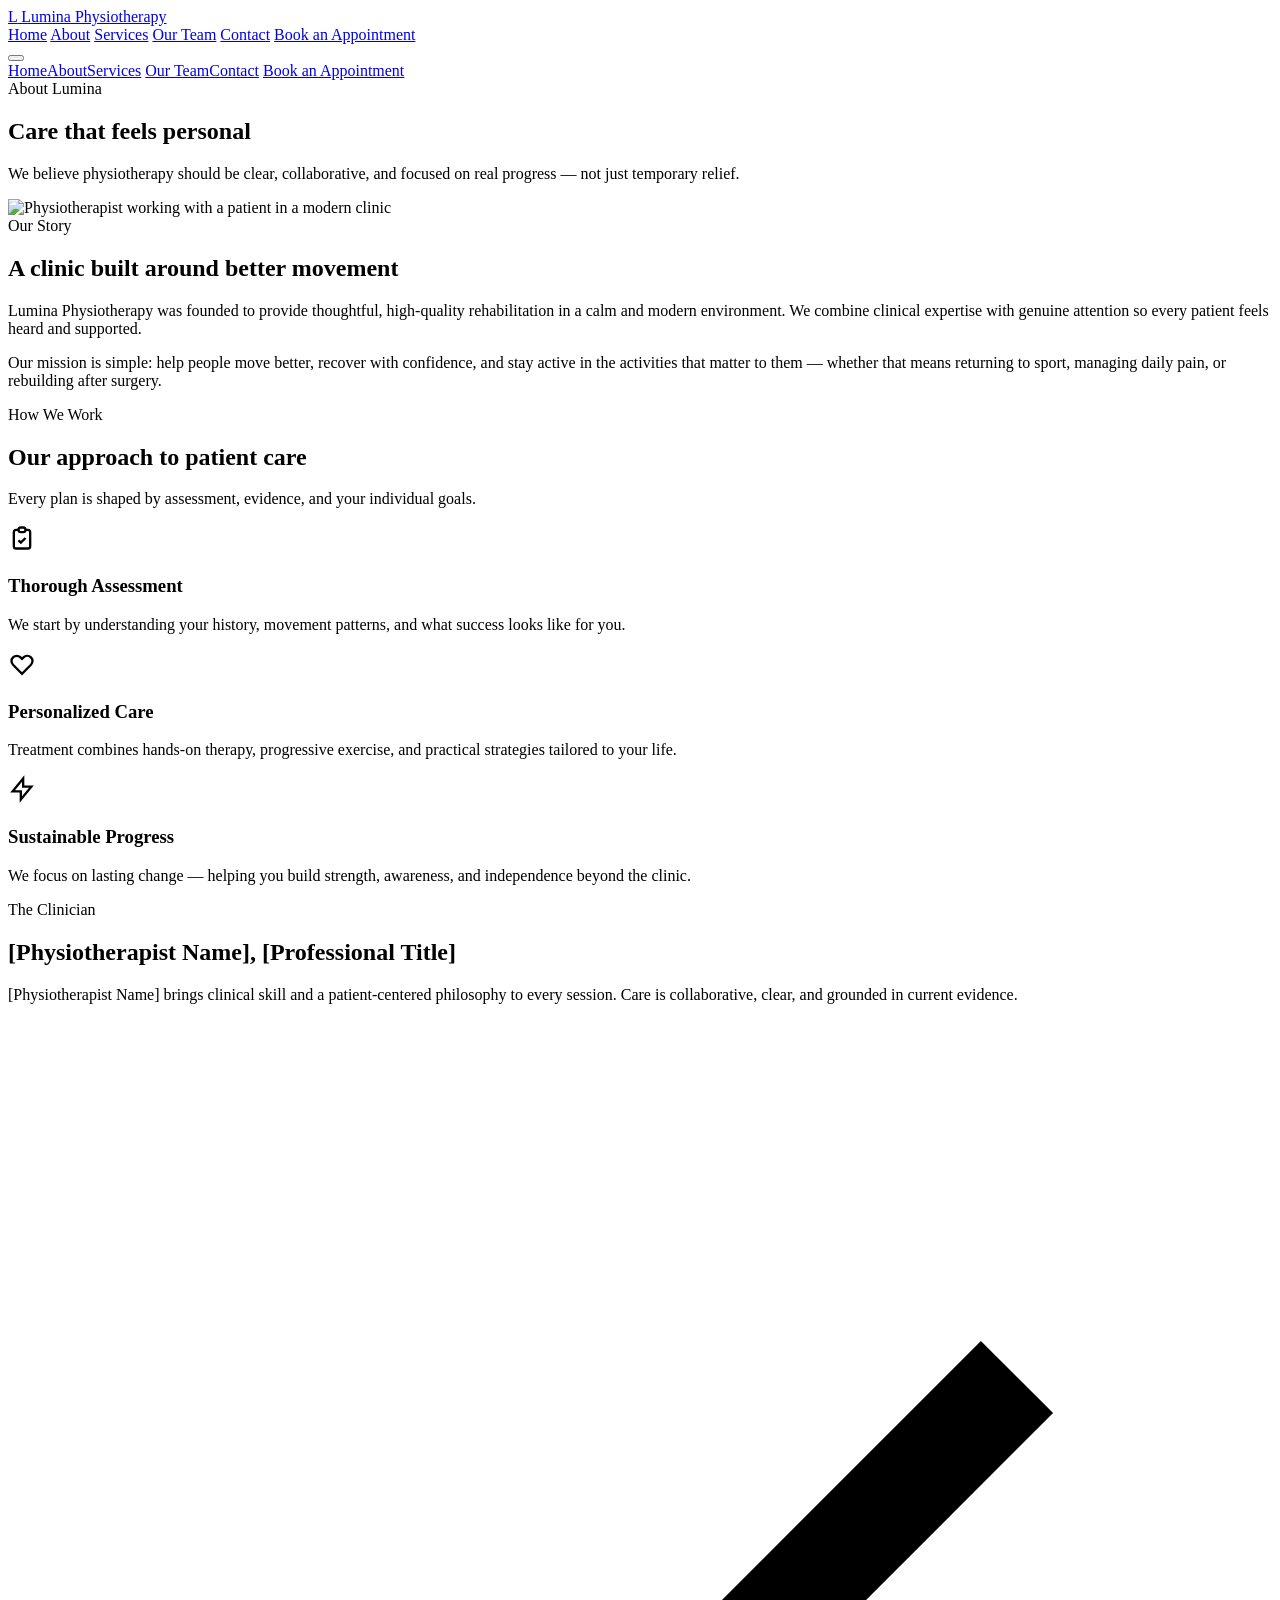
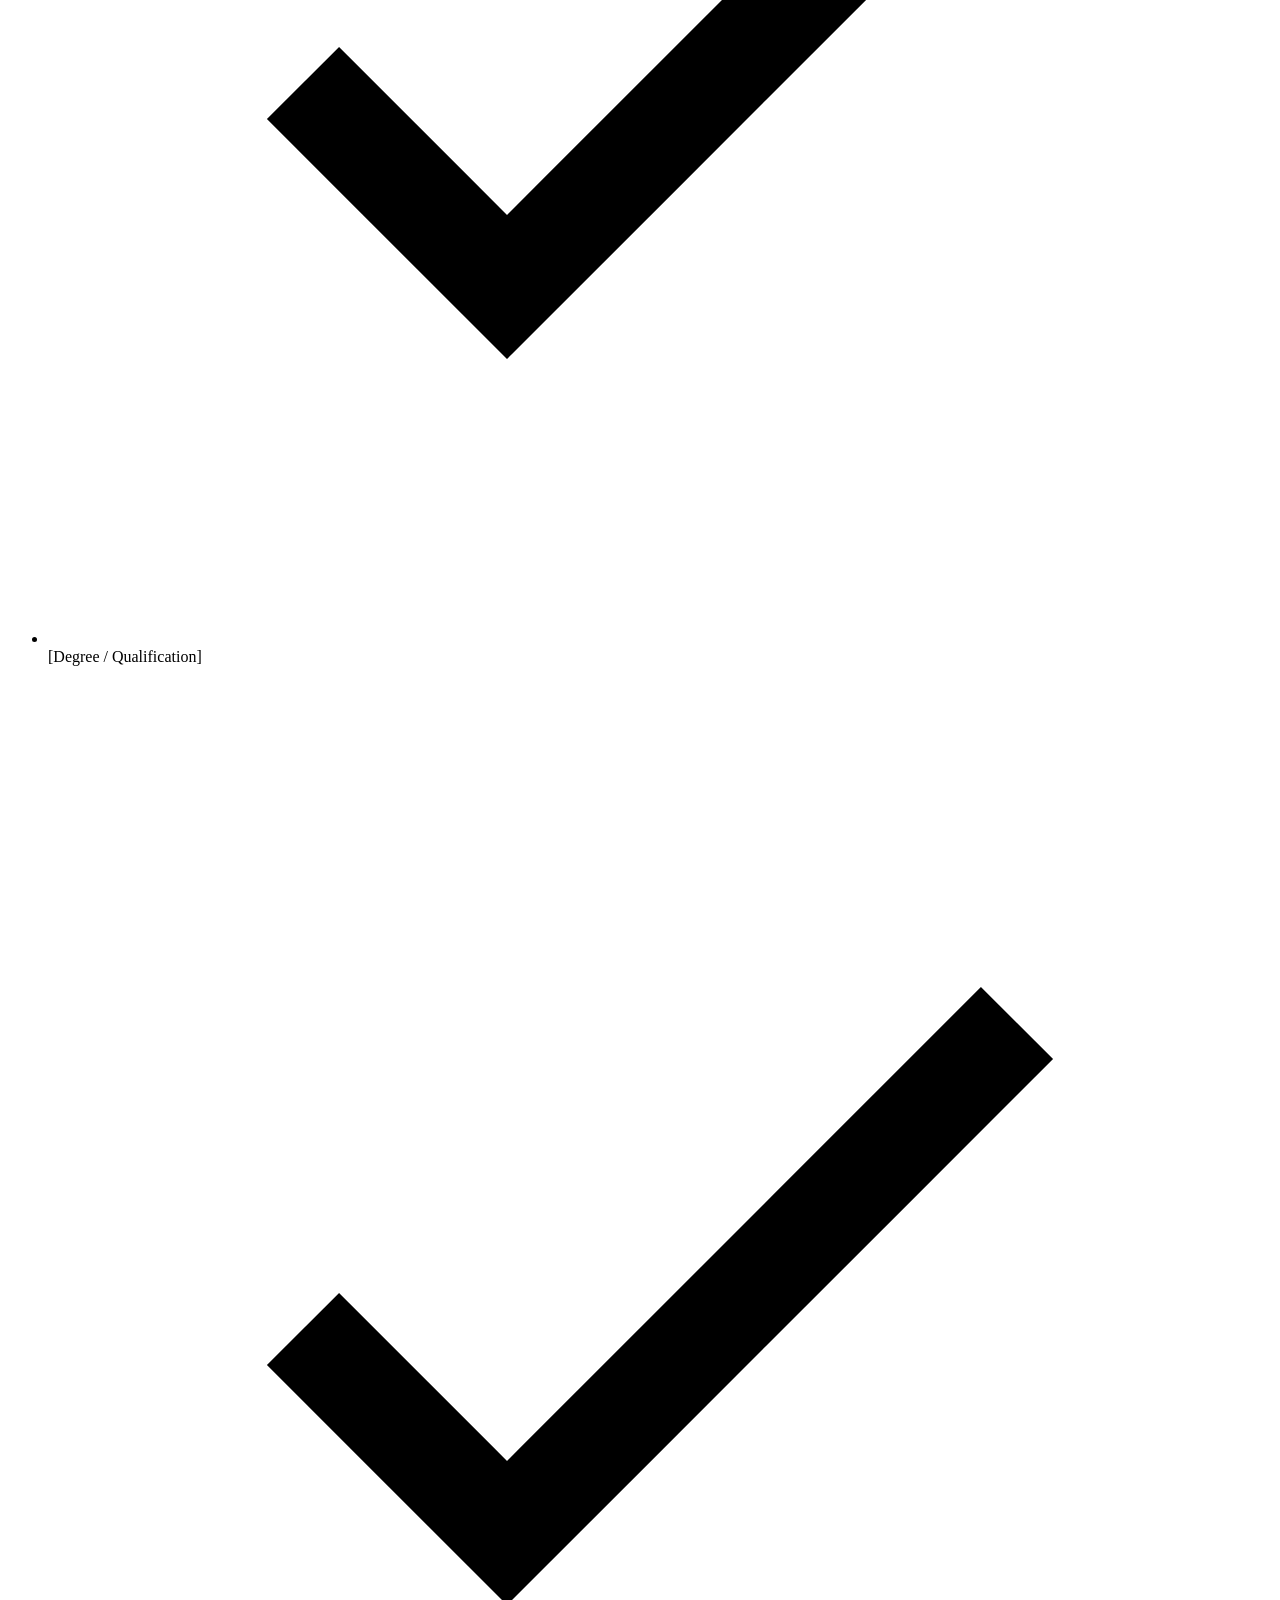
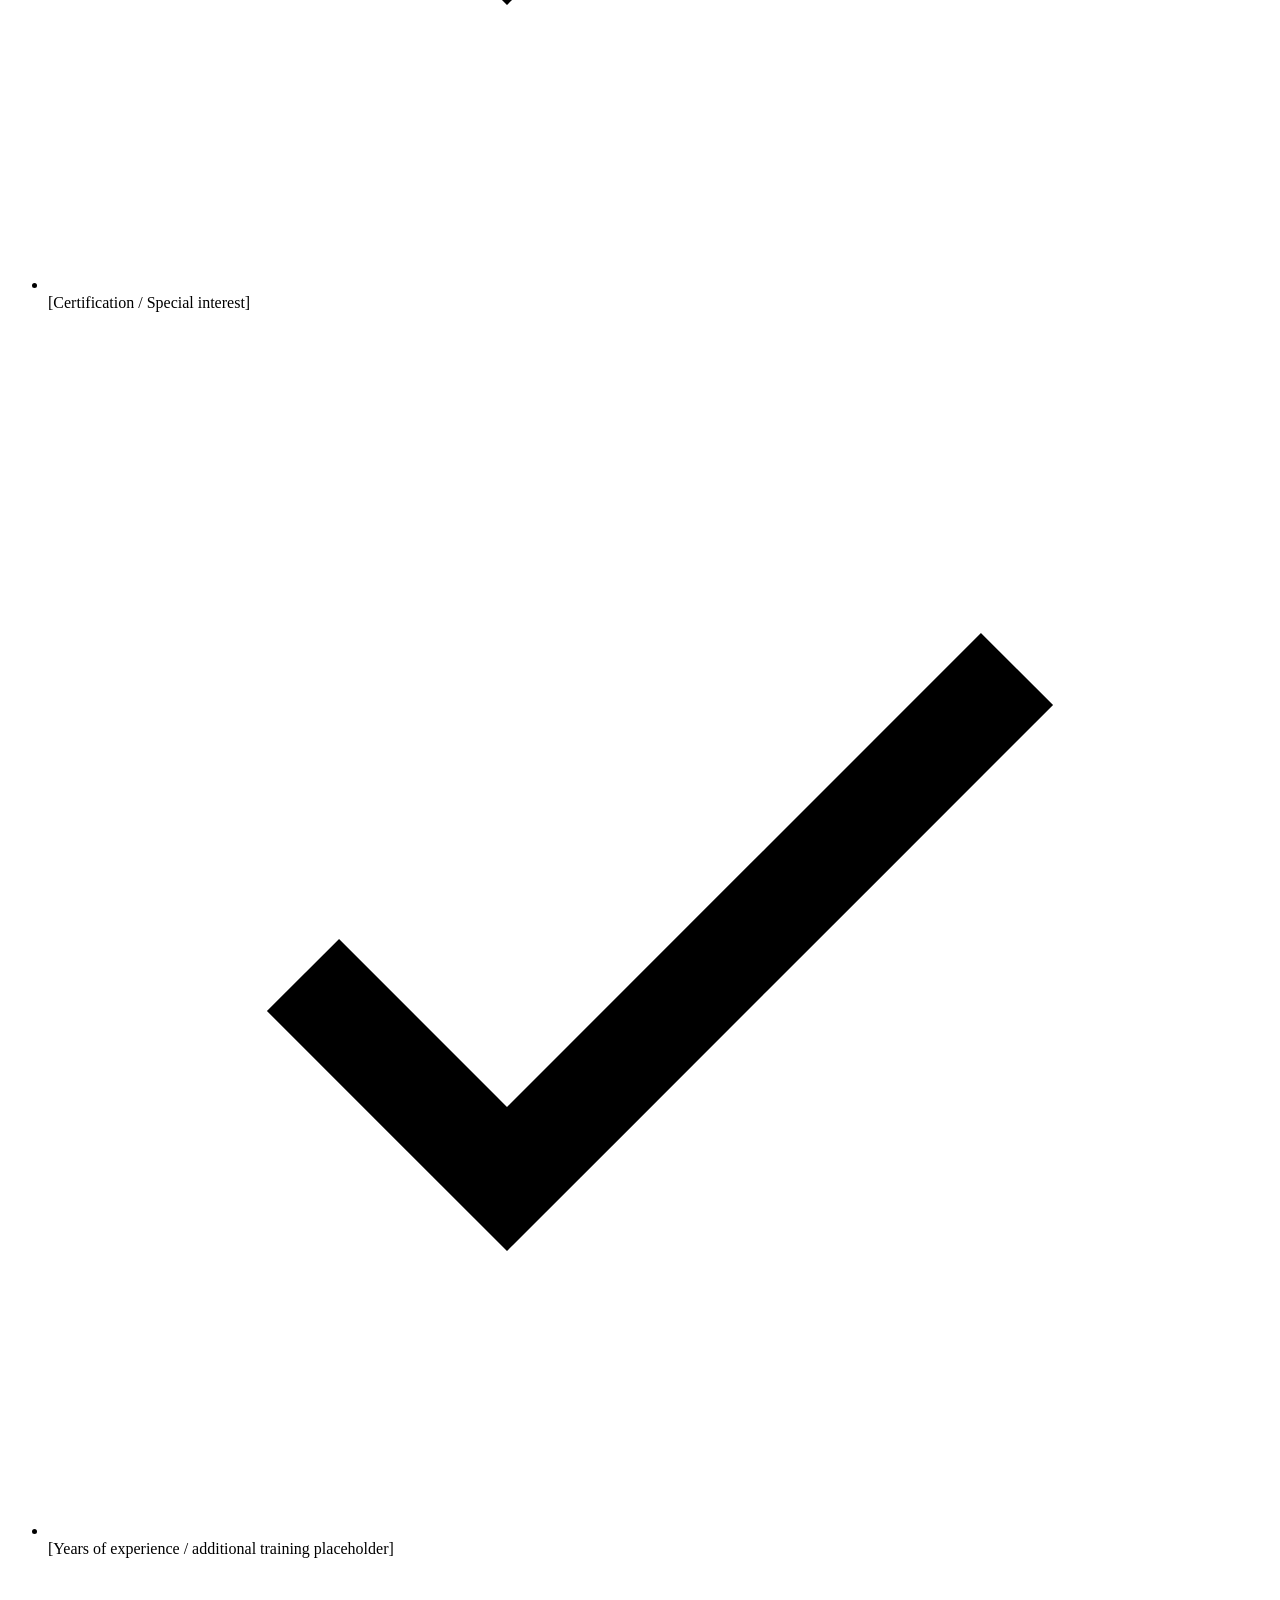
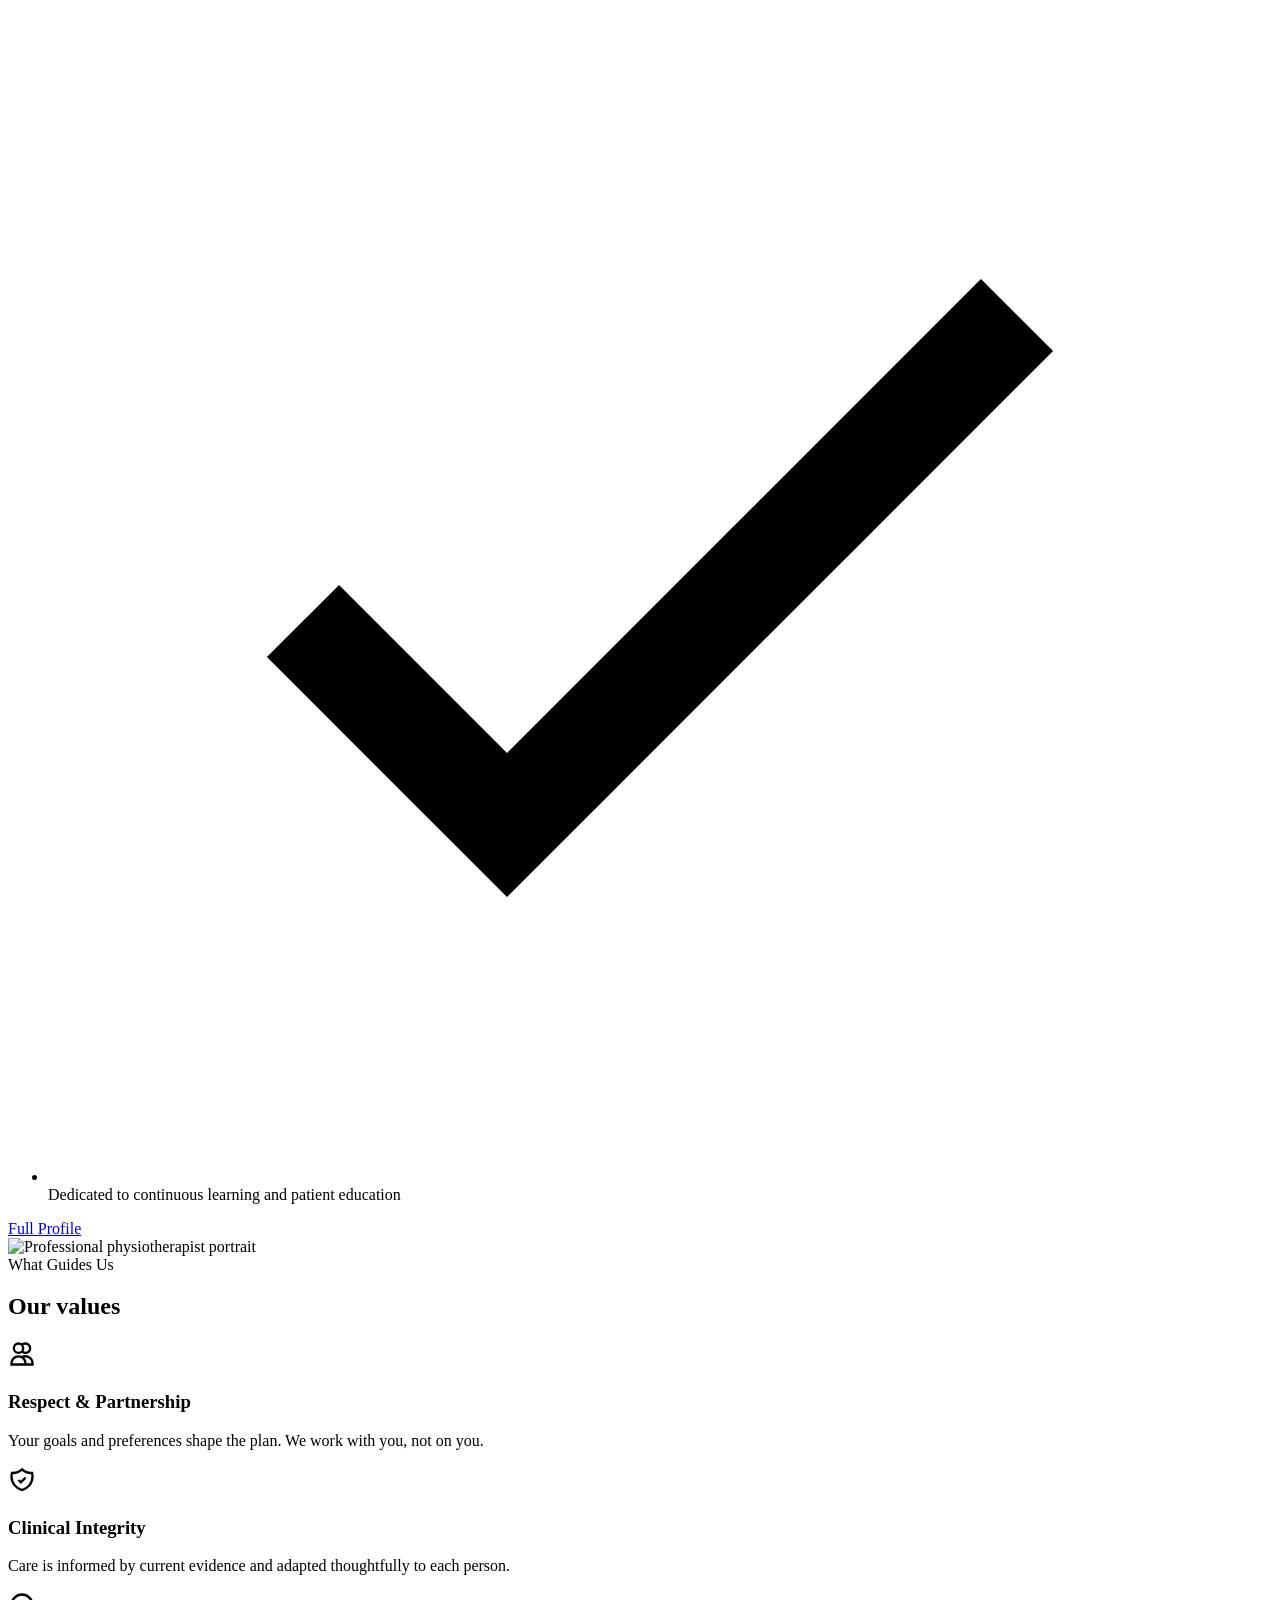
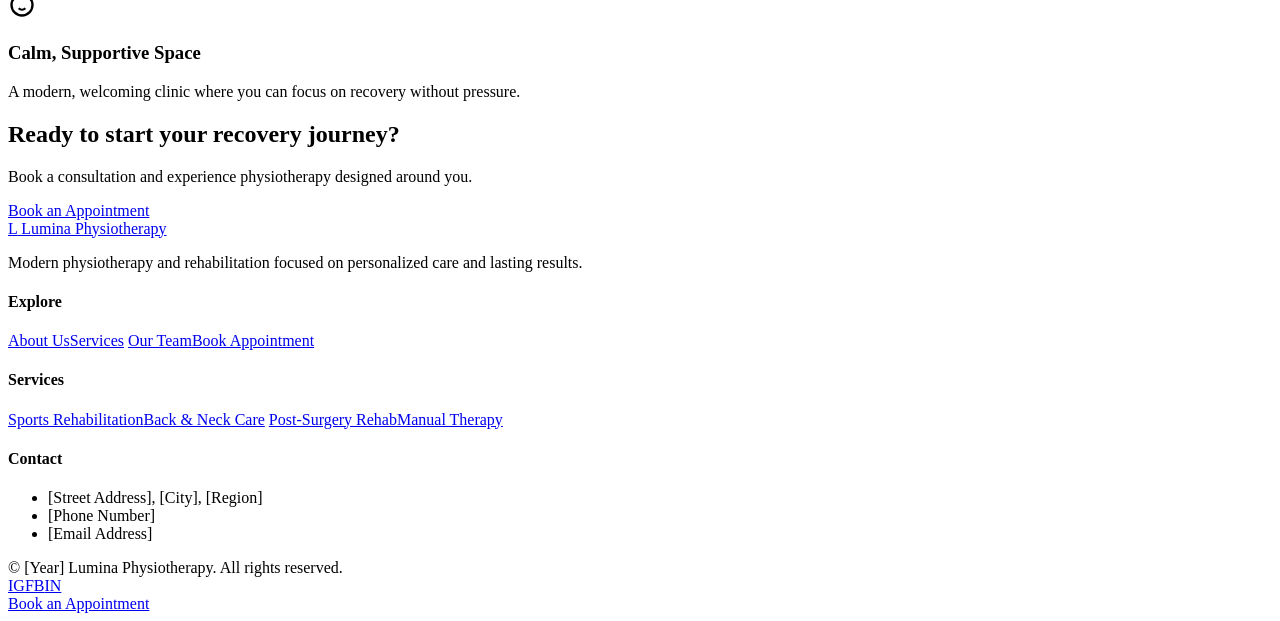
==== about.html @ 9bb0dce9 "Add files via upload" ====
<!DOCTYPE html>
<html lang="en">
<head>
  <meta charset="UTF-8" />
  <meta name="viewport" content="width=device-width, initial-scale=1.0" />
  <title>About Us | Lumina Physiotherapy</title>
  <meta name="description" content="Learn about Lumina Physiotherapy — our mission, approach to patient care, and commitment to helping you recover with confidence." />
  <link rel="preconnect" href="https://fonts.googleapis.com" />
  <link rel="preconnect" href="https://fonts.gstatic.com" crossorigin />
  <link href="https://fonts.googleapis.com/css2?family=Inter:wght@400;500;600;700&family=Playfair+Display:wght@500;600;700&display=swap" rel="stylesheet" />
  <link rel="stylesheet" href="css/styles.css" />
</head>
<body>
  <header class="nav">
    <div class="nav-inner">
      <a href="index.html" class="logo"><span class="logo-mark">L</span> Lumina Physiotherapy</a>
      <nav class="nav-links">
        <a href="index.html">Home</a>
        <a href="about.html" class="active">About</a>
        <a href="services.html">Services</a>
        <a href="team.html">Our Team</a>
        <a href="contact.html">Contact</a>
        <a href="contact.html" class="btn btn-primary">Book an Appointment</a>
      </nav>
      <button class="menu-toggle" aria-label="Open menu"><span></span><span></span><span></span></button>
    </div>
  </header>
  <div class="mobile-nav">
    <a href="index.html">Home</a><a href="about.html">About</a><a href="services.html">Services</a>
    <a href="team.html">Our Team</a><a href="contact.html">Contact</a>
    <a href="contact.html" class="btn btn-primary" style="margin-top:1rem;">Book an Appointment</a>
  </div>

  <section class="page-hero">
    <div class="container fade-up">
      <span class="eyebrow" style="display:block;margin-bottom:0.75rem;">About Lumina</span>
      <h1>Care that feels personal</h1>
      <p>We believe physiotherapy should be clear, collaborative, and focused on real progress — not just temporary relief.</p>
    </div>
  </section>

  <section class="section">
    <div class="container">
      <div class="split">
        <div class="split-img fade-up">
          <img src="https://images.unsplash.com/photo-1576091160550-2173dba999ef?w=800&q=80" alt="Physiotherapist working with a patient in a modern clinic" />
        </div>
        <div class="split-content fade-up stagger-1">
          <span class="eyebrow">Our Story</span>
          <h2>A clinic built around better movement</h2>
          <p>Lumina Physiotherapy was founded to provide thoughtful, high-quality rehabilitation in a calm and modern environment. We combine clinical expertise with genuine attention so every patient feels heard and supported.</p>
          <p>Our mission is simple: help people move better, recover with confidence, and stay active in the activities that matter to them — whether that means returning to sport, managing daily pain, or rebuilding after surgery.</p>
        </div>
      </div>
    </div>
  </section>

  <section class="section bg-alt">
    <div class="container">
      <div class="section-header fade-up">
        <span class="eyebrow">How We Work</span>
        <h2>Our approach to patient care</h2>
        <p>Every plan is shaped by assessment, evidence, and your individual goals.</p>
      </div>
      <div class="values-grid">
        <div class="value-card fade-up">
          <div class="value-icon">
            <svg width="28" height="28" fill="none" stroke="currentColor" stroke-width="2" viewBox="0 0 24 24"><path d="M9 5H7a2 2 0 00-2 2v12a2 2 0 002 2h10a2 2 0 002-2V7a2 2 0 00-2-2h-2M9 5a2 2 0 002 2h2a2 2 0 002-2M9 5a2 2 0 012-2h2a2 2 0 012 2m-6 9l2 2 4-4"/></svg>
          </div>
          <h3>Thorough Assessment</h3>
          <p>We start by understanding your history, movement patterns, and what success looks like for you.</p>
        </div>
        <div class="value-card fade-up stagger-1">
          <div class="value-icon">
            <svg width="28" height="28" fill="none" stroke="currentColor" stroke-width="2" viewBox="0 0 24 24"><path d="M4.318 6.318a4.5 4.5 0 000 6.364L12 20.364l7.682-7.682a4.5 4.5 0 00-6.364-6.364L12 7.636l-1.318-1.318a4.5 4.5 0 00-6.364 0z"/></svg>
          </div>
          <h3>Personalized Care</h3>
          <p>Treatment combines hands-on therapy, progressive exercise, and practical strategies tailored to your life.</p>
        </div>
        <div class="value-card fade-up stagger-2">
          <div class="value-icon">
            <svg width="28" height="28" fill="none" stroke="currentColor" stroke-width="2" viewBox="0 0 24 24"><path d="M13 10V3L4 14h7v7l9-11h-7z"/></svg>
          </div>
          <h3>Sustainable Progress</h3>
          <p>We focus on lasting change — helping you build strength, awareness, and independence beyond the clinic.</p>
        </div>
      </div>
    </div>
  </section>

  <section class="section">
    <div class="container">
      <div class="split">
        <div class="split-content fade-up">
          <span class="eyebrow">The Clinician</span>
          <h2>[Physiotherapist Name], [Professional Title]</h2>
          <p>[Physiotherapist Name] brings clinical skill and a patient-centered philosophy to every session. Care is collaborative, clear, and grounded in current evidence.</p>
          <ul class="split-list">
            <li><svg fill="none" stroke="currentColor" stroke-width="2" viewBox="0 0 24 24"><path d="M5 13l4 4L19 7"/></svg> [Degree / Qualification]</li>
            <li><svg fill="none" stroke="currentColor" stroke-width="2" viewBox="0 0 24 24"><path d="M5 13l4 4L19 7"/></svg> [Certification / Special interest]</li>
            <li><svg fill="none" stroke="currentColor" stroke-width="2" viewBox="0 0 24 24"><path d="M5 13l4 4L19 7"/></svg> [Years of experience / additional training placeholder]</li>
            <li><svg fill="none" stroke="currentColor" stroke-width="2" viewBox="0 0 24 24"><path d="M5 13l4 4L19 7"/></svg> Dedicated to continuous learning and patient education</li>
          </ul>
          <a href="team.html" class="btn btn-primary">Full Profile</a>
        </div>
        <div class="split-img fade-up stagger-1">
          <img src="https://images.unsplash.com/photo-1559839734-2b71ea197ec2?w=700&q=80" alt="Professional physiotherapist portrait" />
        </div>
      </div>
    </div>
  </section>

  <section class="section bg-alt">
    <div class="container">
      <div class="section-header fade-up">
        <span class="eyebrow">What Guides Us</span>
        <h2>Our values</h2>
      </div>
      <div class="values-grid">
        <div class="value-card fade-up">
          <div class="value-icon"><svg width="28" height="28" fill="none" stroke="currentColor" stroke-width="2" viewBox="0 0 24 24"><path d="M12 4.354a4 4 0 110 5.292M15 21H3v-1a6 6 0 0112 0v1zm0 0h6v-1a6 6 0 00-9-5.197M13 7a4 4 0 11-8 0 4 4 0 018 0z"/></svg></div>
          <h3>Respect & Partnership</h3>
          <p>Your goals and preferences shape the plan. We work with you, not on you.</p>
        </div>
        <div class="value-card fade-up stagger-1">
          <div class="value-icon"><svg width="28" height="28" fill="none" stroke="currentColor" stroke-width="2" viewBox="0 0 24 24"><path d="M9 12l2 2 4-4m5.618-4.016A11.955 11.955 0 0112 2.944a11.955 11.955 0 01-8.618 3.04A12.02 12.02 0 003 9c0 5.591 3.824 10.29 9 11.622 5.176-1.332 9-6.03 9-11.622 0-1.042-.133-2.052-.382-3.016z"/></svg></div>
          <h3>Clinical Integrity</h3>
          <p>Care is informed by current evidence and adapted thoughtfully to each person.</p>
        </div>
        <div class="value-card fade-up stagger-2">
          <div class="value-icon"><svg width="28" height="28" fill="none" stroke="currentColor" stroke-width="2" viewBox="0 0 24 24"><path d="M14.828 14.828a4 4 0 01-5.656 0M9 10h.01M15 10h.01M21 12a9 9 0 11-18 0 9 9 0 0118 0z"/></svg></div>
          <h3>Calm, Supportive Space</h3>
          <p>A modern, welcoming clinic where you can focus on recovery without pressure.</p>
        </div>
      </div>
    </div>
  </section>

  <section class="section">
    <div class="container">
      <div class="cta-banner fade-up">
        <h2>Ready to start your recovery journey?</h2>
        <p>Book a consultation and experience physiotherapy designed around you.</p>
        <a href="contact.html" class="btn btn-white btn-lg">Book an Appointment</a>
      </div>
    </div>
  </section>

  <footer class="footer">
    <div class="container">
      <div class="footer-grid">
        <div class="footer-brand">
          <a href="index.html" class="logo"><span class="logo-mark">L</span> Lumina Physiotherapy</a>
          <p>Modern physiotherapy and rehabilitation focused on personalized care and lasting results.</p>
        </div>
        <div>
          <h4>Explore</h4>
          <div class="footer-links">
            <a href="about.html">About Us</a><a href="services.html">Services</a>
            <a href="team.html">Our Team</a><a href="contact.html">Book Appointment</a>
          </div>
        </div>
        <div>
          <h4>Services</h4>
          <div class="footer-links">
            <a href="services.html">Sports Rehabilitation</a><a href="services.html">Back & Neck Care</a>
            <a href="services.html">Post-Surgery Rehab</a><a href="services.html">Manual Therapy</a>
          </div>
        </div>
        <div>
          <h4>Contact</h4>
          <ul class="footer-contact">
            <li>[Street Address], [City], [Region]</li>
            <li>[Phone Number]</li>
            <li>[Email Address]</li>
          </ul>
        </div>
      </div>
      <div class="footer-bottom">
        <span>© [Year] Lumina Physiotherapy. All rights reserved.</span>
        <div class="social-links"><a href="#">IG</a><a href="#">FB</a><a href="#">IN</a></div>
      </div>
    </div>
  </footer>
  <div class="mobile-cta"><a href="contact.html" class="btn btn-primary">Book an Appointment</a></div>
  <script src="js/main.js"></script>
</body>
</html>
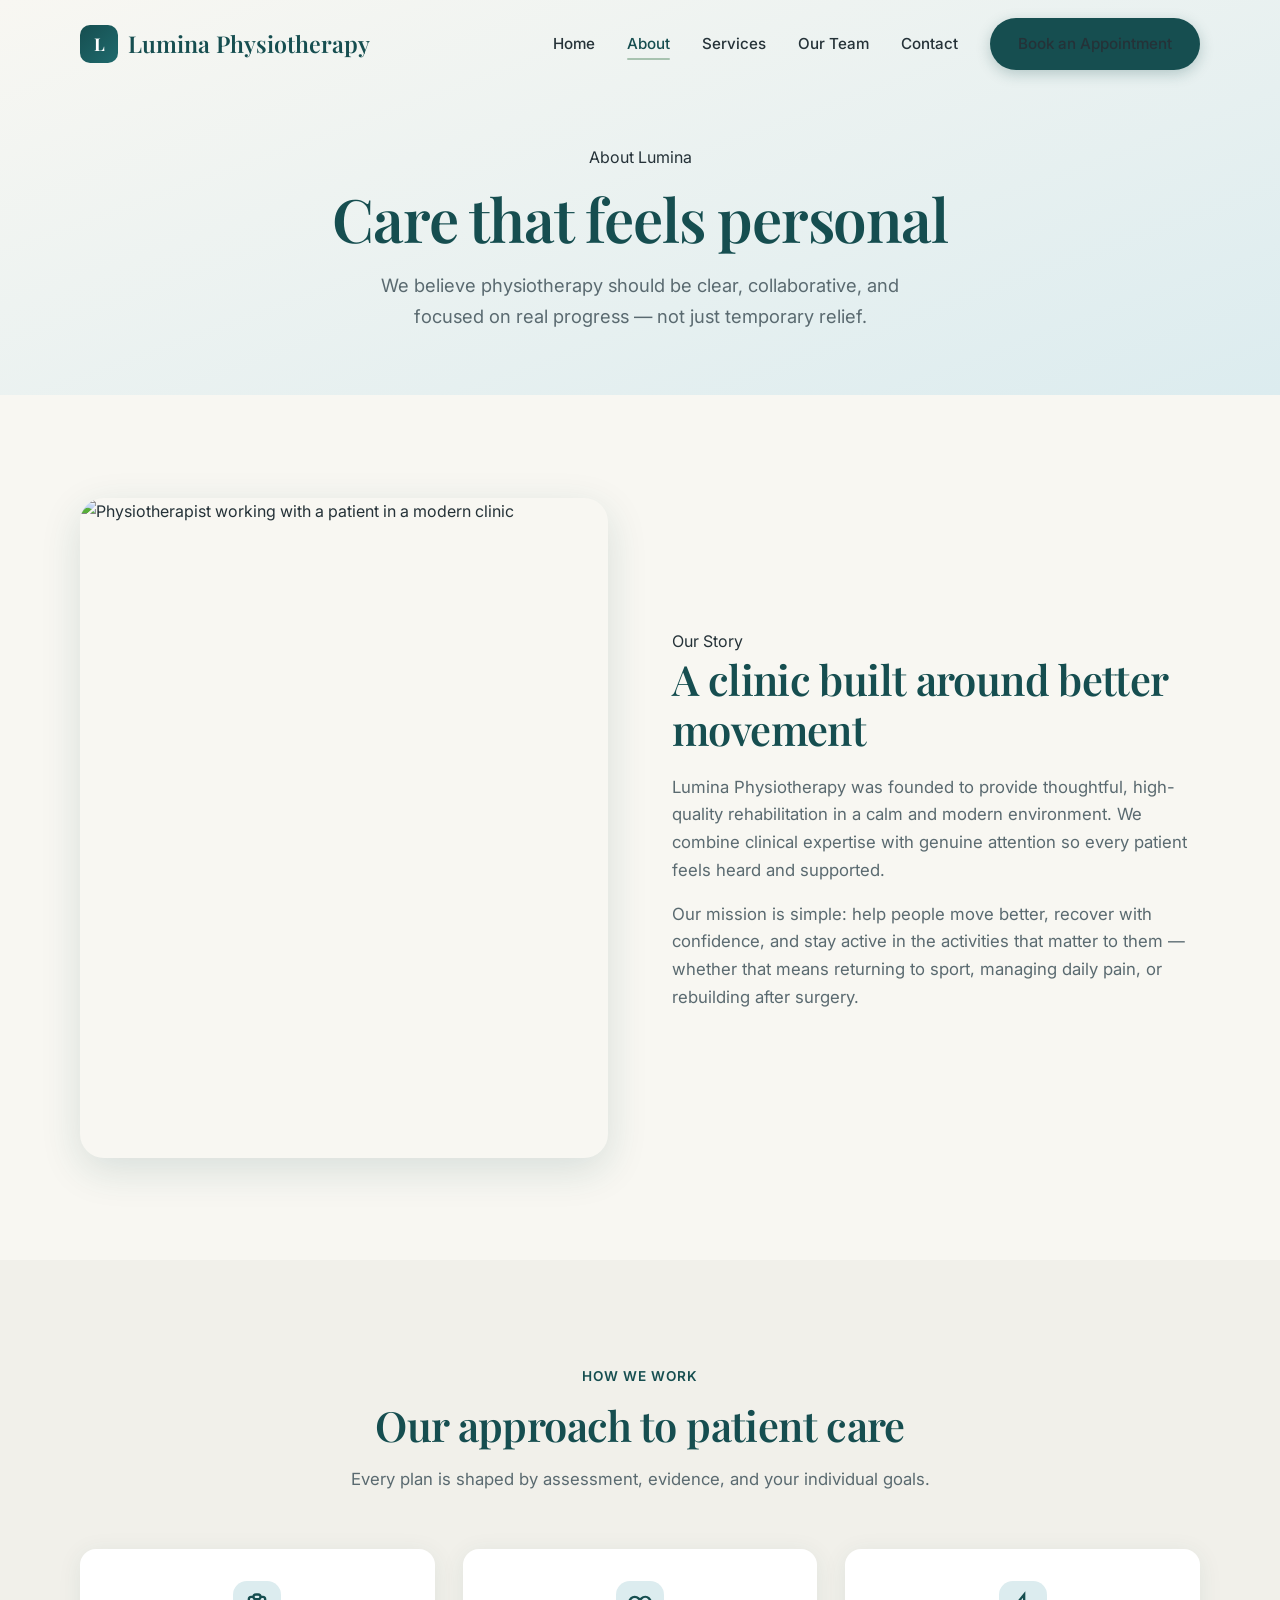
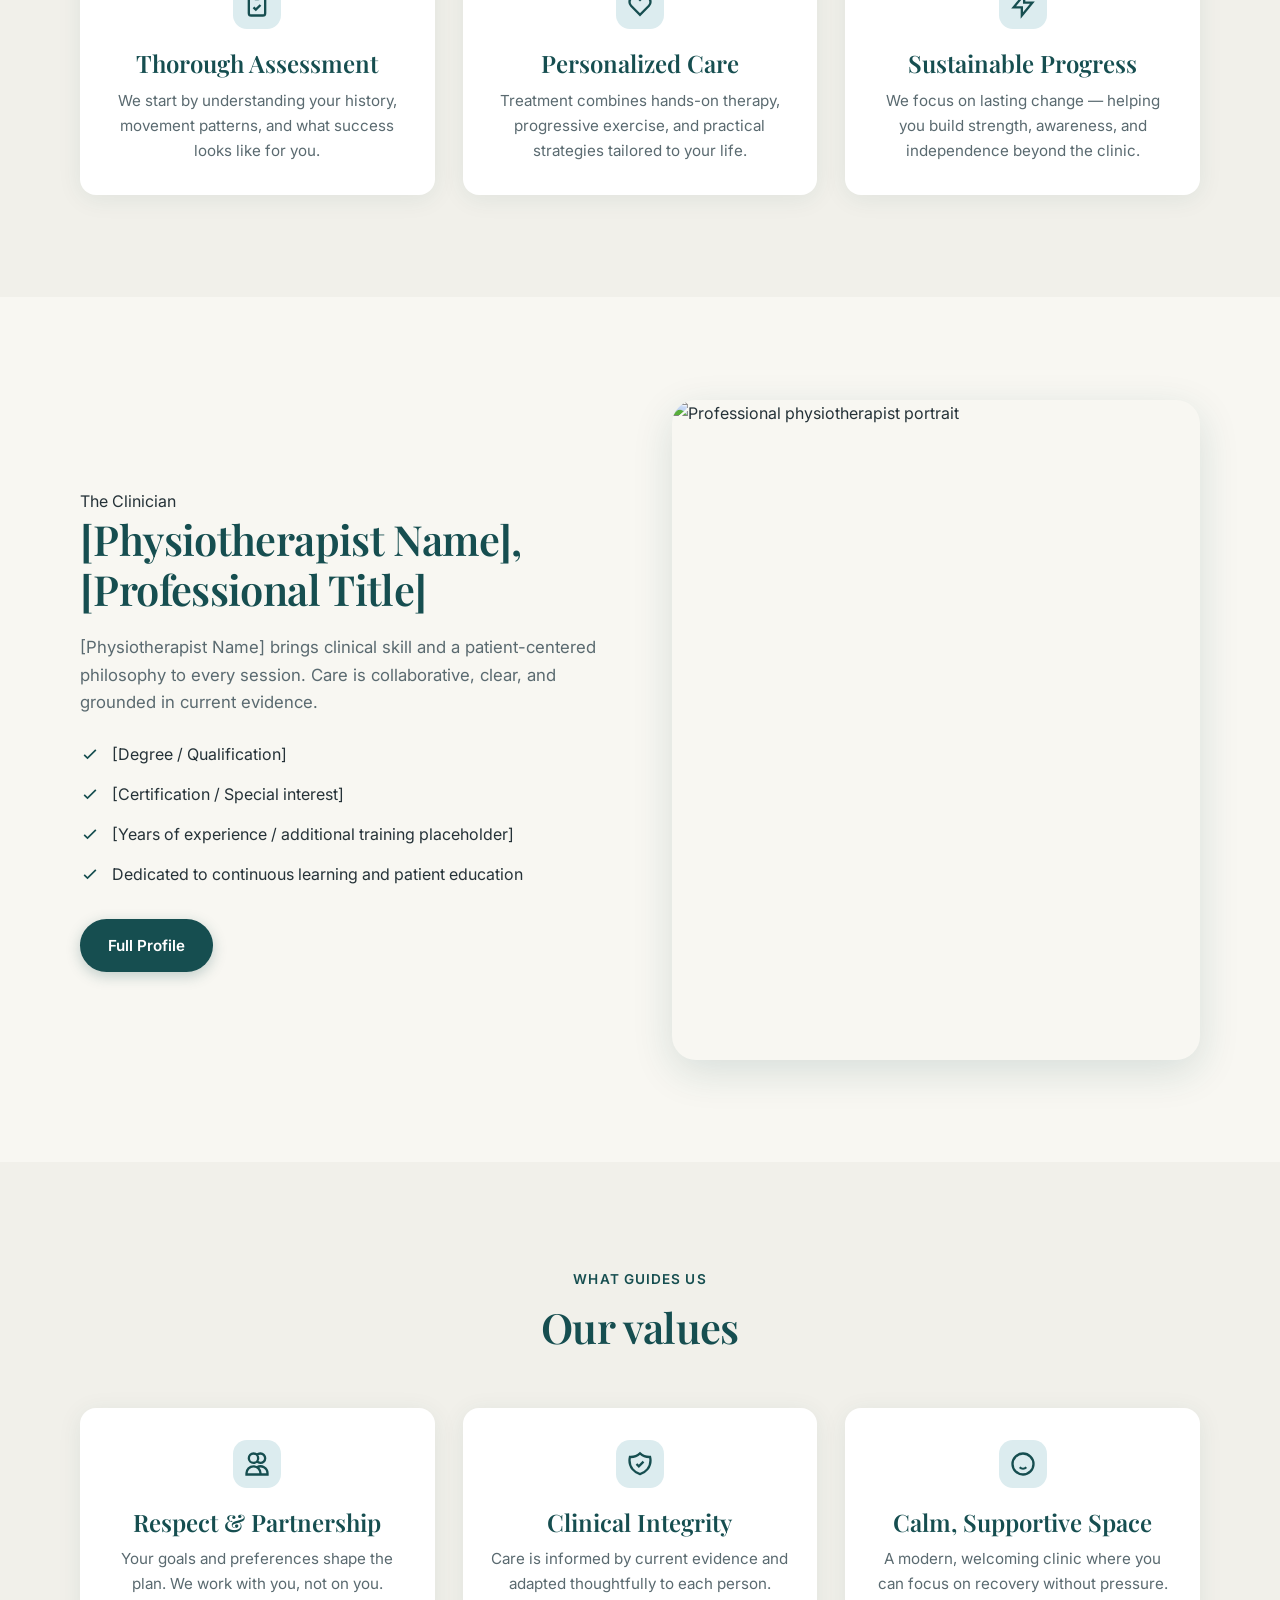
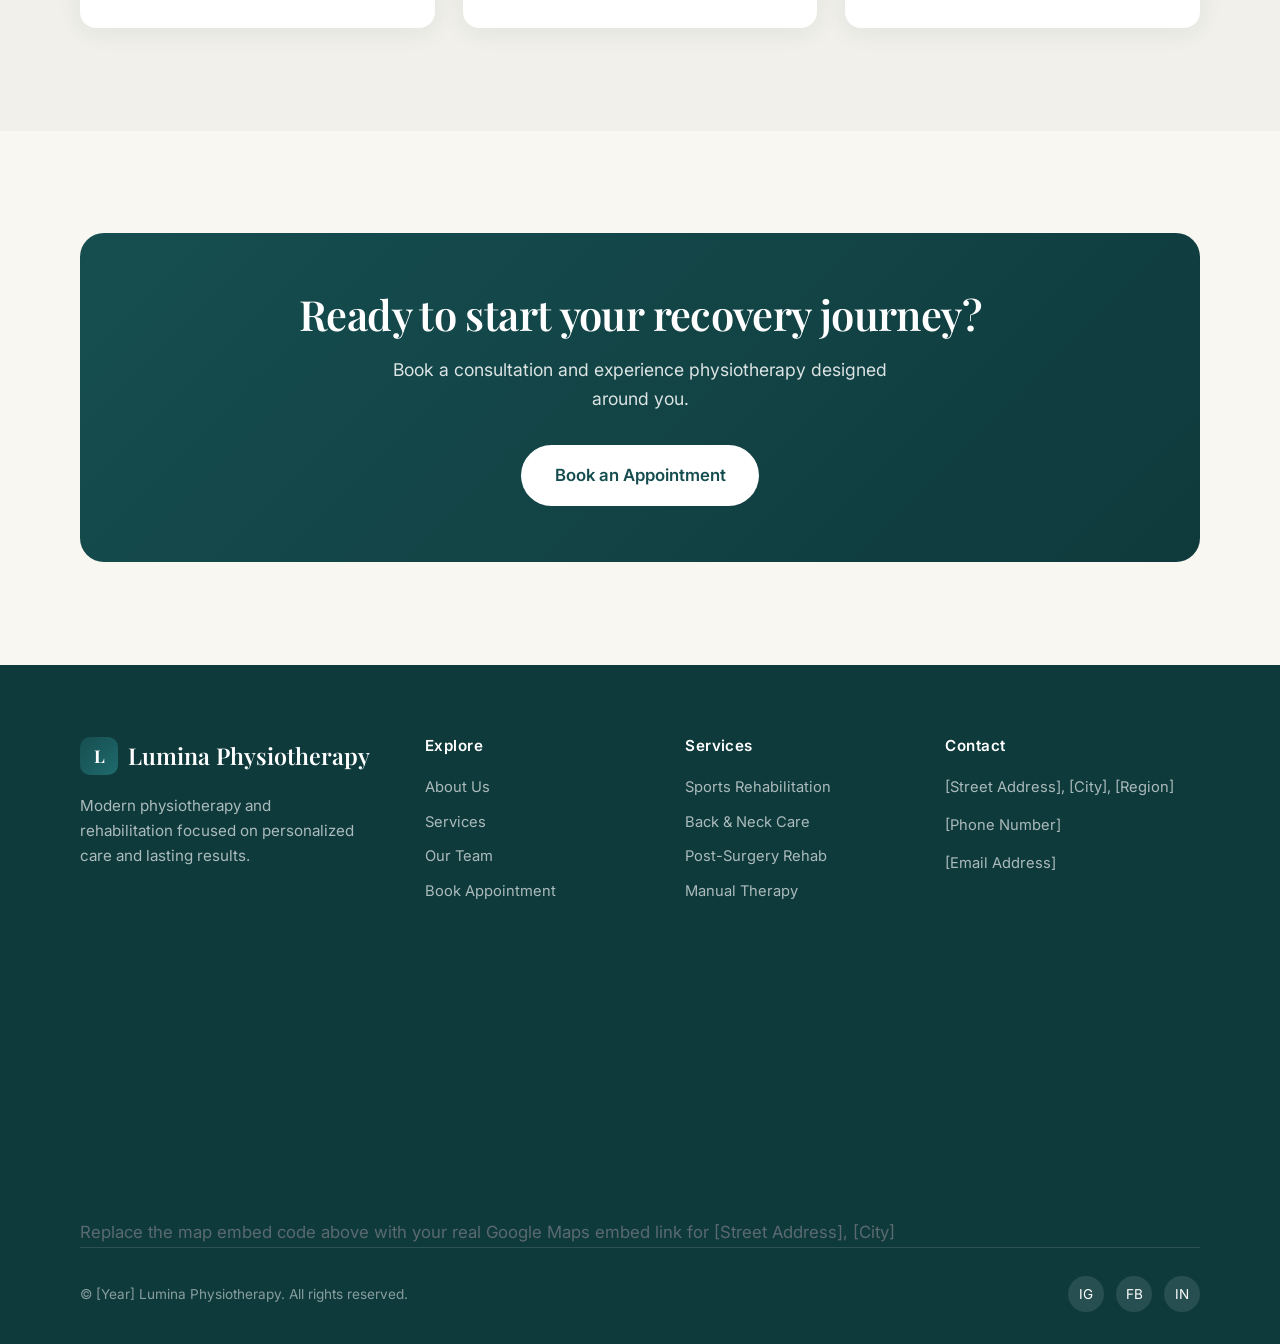
==== commit 8701b1b3: "Update about.html" ====
--- a/about.html
+++ b/about.html
@@ -176,6 +176,22 @@
           </ul>
         </div>
       </div>
+
+      <!-- Google Map -->
+      <div class="footer-map">
+        <iframe 
+          src="https://www.google.com/maps/embed?pb=!1m18!1m12!1m3!1d3022.0!2d-73.9!3d40.7!2m3!1f0!2f0!3f0!3m2!1i1024!2i768!4f13.1!3m3!1m2!1s0x0%3A0x0!2zNDDCsDQyJzAwLjAiTiA3M8KwNTQnMDAuMCJX!5e0!3m2!1sen!2sus!4v1600000000000!5m2!1sen!2sus" 
+          width="100%" 
+          height="250" 
+          style="border:0; border-radius: 12px;" 
+          allowfullscreen="" 
+          loading="lazy" 
+          referrerpolicy="no-referrer-when-downgrade"
+          title="Clinic Location Map">
+        </iframe>
+        <p class="map-note">Replace the map embed code above with your real Google Maps embed link for [Street Address], [City]</p>
+      </div>
+
       <div class="footer-bottom">
         <span>© [Year] Lumina Physiotherapy. All rights reserved.</span>
         <div class="social-links"><a href="#">IG</a><a href="#">FB</a><a href="#">IN</a></div>
--- a/css/styles.css
+++ b/css/styles.css
@@ -0,0 +1,875 @@
+/* ============================================================
+   LUMINA PHYSIOTHERAPY — Design System
+   Premium Healthcare Brand
+   ============================================================ */
+
+:root {
+  /* Brand Colors */
+  --primary: #164E50;
+  --primary-dark: #0F3A3C;
+  --primary-light: #1F6A6D;
+  --secondary: #A8C3B0;
+  --secondary-dark: #8BAF96;
+  --bg: #F8F7F2;
+  --bg-alt: #F1F0EA;
+  --accent: #DCECEF;
+  --accent-dark: #C5DDE2;
+  --text: #253238;
+  --text-muted: #5A6A70;
+  --text-light: #7A8A90;
+  --white: #FFFFFF;
+  --border: #E5E2D9;
+  --shadow: 0 4px 24px rgba(22, 78, 80, 0.08);
+  --shadow-hover: 0 12px 40px rgba(22, 78, 80, 0.14);
+  --radius: 16px;
+  --radius-sm: 10px;
+  --radius-full: 9999px;
+
+  /* Typography */
+  --font-heading: 'Playfair Display', Georgia, serif;
+  --font-body: 'Inter', system-ui, -apple-system, sans-serif;
+
+  /* Spacing */
+  --section-py: clamp(4rem, 8vw, 7rem);
+  --container: min(1120px, 92vw);
+}
+
+/* Reset & Base */
+*, *::before, *::after { box-sizing: border-box; margin: 0; padding: 0; }
+html { scroll-behavior: smooth; font-size: 16px; }
+@media (prefers-reduced-motion: reduce) {
+  html { scroll-behavior: auto; }
+  *, *::before, *::after {
+    animation-duration: 0.01ms !important;
+    animation-iteration-count: 1 !important;
+    transition-duration: 0.01ms !important;
+  }
+}
+
+body {
+  font-family: var(--font-body);
+  background: var(--bg);
+  color: var(--text);
+  line-height: 1.65;
+  -webkit-font-smoothing: antialiased;
+  overflow-x: hidden;
+}
+
+img { max-width: 100%; height: auto; display: block; }
+a { color: inherit; text-decoration: none; }
+ul { list-style: none; }
+button { font-family: inherit; cursor: pointer; border: none; background: none; }
+
+/* Typography */
+h1, h2, h3, h4 {
+  font-family: var(--font-heading);
+  font-weight: 600;
+  line-height: 1.2;
+  color: var(--primary);
+}
+
+h1 { font-size: clamp(2.4rem, 5.5vw, 3.75rem); letter-spacing: -0.02em; }
+h2 { font-size: clamp(1.85rem, 4vw, 2.6rem); letter-spacing: -0.015em; }
+h3 { font-size: clamp(1.25rem, 2.5vw, 1.5rem); }
+p { color: var(--text-muted); font-size: 1.05rem; }
+
+.container {
+  width: var(--container);
+  margin-inline: auto;
+}
+
+/* ========== NAVIGATION ========== */
+.nav {
+  position: fixed;
+  top: 0;
+  left: 0;
+  right: 0;
+  z-index: 1000;
+  padding: 1.1rem 0;
+  transition: background 0.35s ease, box-shadow 0.35s ease, padding 0.35s ease;
+}
+.nav.scrolled {
+  background: rgba(248, 247, 242, 0.92);
+  backdrop-filter: blur(14px);
+  box-shadow: 0 2px 20px rgba(22, 78, 80, 0.06);
+  padding: 0.75rem 0;
+}
+.nav-inner {
+  display: flex;
+  align-items: center;
+  justify-content: space-between;
+  width: var(--container);
+  margin-inline: auto;
+}
+.logo {
+  display: flex;
+  align-items: center;
+  gap: 0.65rem;
+  font-family: var(--font-heading);
+  font-size: 1.45rem;
+  font-weight: 600;
+  color: var(--primary);
+}
+.logo-mark {
+  width: 38px;
+  height: 38px;
+  background: linear-gradient(135deg, var(--primary), var(--primary-light));
+  border-radius: 10px;
+  display: grid;
+  place-items: center;
+  color: white;
+  font-size: 1.1rem;
+  font-weight: 700;
+}
+.nav-links {
+  display: flex;
+  align-items: center;
+  gap: 2rem;
+}
+.nav-links a {
+  font-size: 0.95rem;
+  font-weight: 500;
+  color: var(--text);
+  transition: color 0.25s ease;
+  position: relative;
+}
+.nav-links a:hover,
+.nav-links a.active { color: var(--primary); }
+.nav-links a.active::after {
+  content: '';
+  position: absolute;
+  bottom: -4px;
+  left: 0;
+  width: 100%;
+  height: 2px;
+  background: var(--secondary);
+  border-radius: 2px;
+}
+
+/* Buttons */
+.btn {
+  display: inline-flex;
+  align-items: center;
+  justify-content: center;
+  gap: 0.5rem;
+  padding: 0.85rem 1.75rem;
+  font-size: 0.95rem;
+  font-weight: 600;
+  border-radius: var(--radius-full);
+  transition: all 0.3s cubic-bezier(0.4, 0, 0.2, 1);
+  white-space: nowrap;
+}
+.btn-primary {
+  background: var(--primary);
+  color: var(--white);
+  box-shadow: 0 4px 14px rgba(22, 78, 80, 0.25);
+}
+.btn-primary:hover {
+  background: var(--primary-dark);
+  transform: translateY(-2px);
+  box-shadow: 0 8px 24px rgba(22, 78, 80, 0.3);
+}
+.btn-secondary {
+  background: transparent;
+  color: var(--primary);
+  border: 1.5px solid var(--primary);
+}
+.btn-secondary:hover {
+  background: var(--primary);
+  color: white;
+  transform: translateY(-2px);
+}
+.btn-lg {
+  padding: 1.05rem 2.1rem;
+  font-size: 1.05rem;
+}
+.btn-white {
+  background: white;
+  color: var(--primary);
+}
+.btn-white:hover {
+  background: var(--accent);
+  transform: translateY(-2px);
+}
+
+/* Mobile Menu */
+.menu-toggle {
+  display: none;
+  width: 42px;
+  height: 42px;
+  border-radius: 10px;
+  background: var(--accent);
+  align-items: center;
+  justify-content: center;
+  flex-direction: column;
+  gap: 5px;
+}
+.menu-toggle span {
+  display: block;
+  width: 20px;
+  height: 2px;
+  background: var(--primary);
+  border-radius: 2px;
+  transition: 0.3s ease;
+}
+.mobile-nav {
+  display: flex;
+  position: fixed;
+  inset: 0;
+  background: var(--bg);
+  z-index: 999;
+  padding: 6rem 1.5rem 2rem;
+  flex-direction: column;
+  gap: 1.25rem;
+  opacity: 0;
+  pointer-events: none;
+  transform: translateX(100%);
+  transition: transform 0.35s cubic-bezier(0.22, 1, 0.36, 1), opacity 0.3s ease;
+}
+.mobile-nav.open {
+  opacity: 1;
+  pointer-events: auto;
+  transform: translateX(0);
+}
+.mobile-nav a {
+  font-size: 1.35rem;
+  font-weight: 500;
+  color: var(--text);
+  padding: 0.5rem 0;
+  border-bottom: 1px solid var(--border);
+}
+
+/* ========== HERO ========== */
+.hero {
+  position: relative;
+  min-height: 100vh;
+  display: flex;
+  align-items: center;
+  padding: 8rem 0 5rem;
+  overflow: hidden;
+}
+.hero-bg {
+  position: absolute;
+  inset: 0;
+  background: linear-gradient(135deg, var(--bg) 0%, var(--accent) 100%);
+  z-index: -2;
+}
+.hero-grid {
+  display: grid;
+  grid-template-columns: 1.05fr 0.95fr;
+  gap: 3.5rem;
+  align-items: center;
+}
+.hero-content { max-width: 540px; }
+.hero-badge {
+  display: inline-flex;
+  align-items: center;
+  gap: 0.5rem;
+  background: white;
+  padding: 0.45rem 1rem;
+  border-radius: var(--radius-full);
+  font-size: 0.85rem;
+  font-weight: 500;
+  color: var(--primary);
+  box-shadow: var(--shadow);
+  margin-bottom: 1.5rem;
+}
+.hero-badge span {
+  width: 8px;
+  height: 8px;
+  background: var(--secondary);
+  border-radius: 50%;
+}
+.hero h1 { margin-bottom: 1.25rem; }
+.hero-lead {
+  font-size: 1.15rem;
+  color: var(--text-muted);
+  margin-bottom: 2rem;
+  max-width: 460px;
+}
+.hero-ctas {
+  display: flex;
+  flex-wrap: wrap;
+  gap: 1rem;
+  margin-bottom: 2.5rem;
+}
+.hero-trust {
+  display: flex;
+  flex-wrap: wrap;
+  gap: 1.75rem;
+  padding-top: 1.5rem;
+  border-top: 1px solid var(--border);
+}
+.trust-item {
+  display: flex;
+  align-items: center;
+  gap: 0.6rem;
+  font-size: 0.9rem;
+  font-weight: 500;
+  color: var(--text);
+}
+.trust-item svg {
+  width: 18px;
+  height: 18px;
+  color: var(--primary);
+  flex-shrink: 0;
+}
+.hero-visual {
+  position: relative;
+  border-radius: 24px;
+  overflow: hidden;
+  box-shadow: var(--shadow-hover);
+  aspect-ratio: 4/5;
+  max-height: 620px;
+}
+.hero-visual img {
+  width: 100%;
+  height: 100%;
+  object-fit: cover;
+}
+.hero-float {
+  position: absolute;
+  bottom: 1.5rem;
+  left: 1.5rem;
+  right: 1.5rem;
+  background: rgba(255,255,255,0.95);
+  backdrop-filter: blur(12px);
+  padding: 1.1rem 1.3rem;
+  border-radius: 14px;
+  display: flex;
+  align-items: center;
+  gap: 1rem;
+  box-shadow: var(--shadow);
+}
+.hero-float-icon {
+  width: 42px;
+  height: 42px;
+  background: var(--accent);
+  border-radius: 12px;
+  display: grid;
+  place-items: center;
+  color: var(--primary);
+  flex-shrink: 0;
+}
+.hero-float strong { display: block; font-size: 0.95rem; color: var(--text); }
+.hero-float span { font-size: 0.8rem; color: var(--text-muted); }
+
+/* ========== SECTIONS ========== */
+.section { padding: var(--section-py) 0; }
+.section-header {
+  text-align: center;
+  max-width: 640px;
+  margin: 0 auto 3.5rem;
+}
+.section-header .eyebrow {
+  display: inline-block;
+  font-size: 0.85rem;
+  font-weight: 600;
+  letter-spacing: 0.08em;
+  text-transform: uppercase;
+  color: var(--primary);
+  margin-bottom: 0.75rem;
+}
+.section-header p { margin-top: 1rem; }
+
+/* Cards */
+.card {
+  background: white;
+  border-radius: var(--radius);
+  overflow: hidden;
+  box-shadow: var(--shadow);
+  transition: transform 0.35s ease, box-shadow 0.35s ease;
+}
+.card:hover {
+  transform: translateY(-6px);
+  box-shadow: var(--shadow-hover);
+}
+.card-img {
+  aspect-ratio: 16/10;
+  overflow: hidden;
+}
+.card-img img {
+  width: 100%;
+  height: 100%;
+  object-fit: cover;
+  transition: transform 0.5s ease;
+}
+.card:hover .card-img img { transform: scale(1.05); }
+.card-body { padding: 1.6rem; }
+.card-body h3 { margin-bottom: 0.6rem; }
+.card-body p { font-size: 0.95rem; margin-bottom: 1.1rem; }
+.card-link {
+  font-size: 0.9rem;
+  font-weight: 600;
+  color: var(--primary);
+  display: inline-flex;
+  align-items: center;
+  gap: 0.35rem;
+  transition: gap 0.25s ease;
+}
+.card-link:hover { gap: 0.6rem; }
+
+/* Service Grid */
+.services-grid {
+  display: grid;
+  grid-template-columns: repeat(auto-fill, minmax(280px, 1fr));
+  gap: 1.75rem;
+}
+
+/* Process Steps */
+.process-grid {
+  display: grid;
+  grid-template-columns: repeat(3, 1fr);
+  gap: 2rem;
+  position: relative;
+}
+.process-step {
+  text-align: center;
+  padding: 2rem 1.5rem;
+  background: white;
+  border-radius: var(--radius);
+  box-shadow: var(--shadow);
+  position: relative;
+}
+.process-num {
+  width: 52px;
+  height: 52px;
+  background: var(--primary);
+  color: white;
+  border-radius: 50%;
+  display: grid;
+  place-items: center;
+  font-family: var(--font-heading);
+  font-size: 1.35rem;
+  font-weight: 600;
+  margin: 0 auto 1.25rem;
+}
+.process-step h3 { margin-bottom: 0.6rem; }
+.process-step p { font-size: 0.95rem; }
+
+/* Team / About Split */
+.split {
+  display: grid;
+  grid-template-columns: 1fr 1fr;
+  gap: 4rem;
+  align-items: center;
+}
+.split-img {
+  border-radius: 24px;
+  overflow: hidden;
+  box-shadow: var(--shadow-hover);
+  aspect-ratio: 4/5;
+}
+.split-img img {
+  width: 100%;
+  height: 100%;
+  object-fit: cover;
+}
+.split-content .eyebrow { margin-bottom: 0.75rem; }
+.split-content h2 { margin-bottom: 1.25rem; }
+.split-content p { margin-bottom: 1rem; }
+.split-list {
+  margin: 1.5rem 0 2rem;
+}
+.split-list li {
+  display: flex;
+  align-items: flex-start;
+  gap: 0.75rem;
+  margin-bottom: 0.85rem;
+  font-size: 1rem;
+  color: var(--text);
+}
+.split-list svg {
+  width: 20px;
+  height: 20px;
+  color: var(--primary);
+  flex-shrink: 0;
+  margin-top: 3px;
+}
+
+/* Testimonials */
+.testimonials-grid {
+  display: grid;
+  grid-template-columns: repeat(3, 1fr);
+  gap: 1.75rem;
+}
+.testimonial {
+  background: white;
+  padding: 2rem;
+  border-radius: var(--radius);
+  box-shadow: var(--shadow);
+  display: flex;
+  flex-direction: column;
+}
+.testimonial-stars {
+  color: #E8B84A;
+  font-size: 1.1rem;
+  letter-spacing: 2px;
+  margin-bottom: 1rem;
+}
+.testimonial p {
+  font-size: 1rem;
+  font-style: italic;
+  color: var(--text);
+  flex-grow: 1;
+  margin-bottom: 1.5rem;
+}
+.testimonial-author {
+  display: flex;
+  align-items: center;
+  gap: 0.85rem;
+}
+.testimonial-avatar {
+  width: 48px;
+  height: 48px;
+  border-radius: 50%;
+  background: var(--accent);
+  display: grid;
+  place-items: center;
+  font-weight: 600;
+  color: var(--primary);
+  font-size: 1rem;
+}
+.testimonial-author strong { display: block; font-size: 0.95rem; color: var(--text); }
+.testimonial-author span { font-size: 0.8rem; color: var(--text-muted); }
+
+/* FAQ */
+.faq-list { max-width: 720px; margin: 0 auto; }
+.faq-item {
+  background: white;
+  border-radius: var(--radius-sm);
+  margin-bottom: 0.85rem;
+  box-shadow: var(--shadow);
+  overflow: hidden;
+}
+.faq-question {
+  width: 100%;
+  display: flex;
+  align-items: center;
+  justify-content: space-between;
+  padding: 1.25rem 1.5rem;
+  font-size: 1.05rem;
+  font-weight: 600;
+  color: var(--text);
+  text-align: left;
+  transition: background 0.25s ease;
+}
+.faq-question:hover { background: var(--bg-alt); }
+.faq-icon {
+  width: 28px;
+  height: 28px;
+  border-radius: 50%;
+  background: var(--accent);
+  display: grid;
+  place-items: center;
+  color: var(--primary);
+  flex-shrink: 0;
+  transition: transform 0.3s ease;
+}
+.faq-item.open .faq-icon { transform: rotate(45deg); }
+.faq-answer {
+  max-height: 0;
+  overflow: hidden;
+  transition: max-height 0.4s ease, padding 0.3s ease;
+}
+.faq-item.open .faq-answer {
+  max-height: 300px;
+  padding: 0 1.5rem 1.35rem;
+}
+.faq-answer p { font-size: 0.98rem; }
+
+/* CTA Banner */
+.cta-banner {
+  background: linear-gradient(135deg, var(--primary) 0%, var(--primary-dark) 100%);
+  color: white;
+  border-radius: 24px;
+  padding: 3.5rem 3rem;
+  text-align: center;
+  position: relative;
+  overflow: hidden;
+}
+.cta-banner h2 { color: white; margin-bottom: 1rem; }
+.cta-banner p {
+  color: rgba(255,255,255,0.85);
+  max-width: 520px;
+  margin: 0 auto 2rem;
+  font-size: 1.1rem;
+}
+.cta-banner .btn-white { margin-inline: 0.4rem; }
+
+/* Footer */
+.footer {
+  background: var(--primary-dark);
+  color: rgba(255,255,255,0.8);
+  padding: 4.5rem 0 2rem;
+  margin-top: 0;
+}
+.footer-grid {
+  display: grid;
+  grid-template-columns: 1.4fr 1fr 1fr 1.2fr;
+  gap: 3rem;
+  margin-bottom: 3rem;
+}
+.footer-brand .logo { color: white; margin-bottom: 1.1rem; }
+.footer-brand p { font-size: 0.95rem; color: rgba(255,255,255,0.65); max-width: 280px; }
+.footer h4 {
+  color: white;
+  font-family: var(--font-body);
+  font-size: 0.95rem;
+  font-weight: 600;
+  margin-bottom: 1.25rem;
+  letter-spacing: 0.03em;
+}
+.footer-links a {
+  display: block;
+  font-size: 0.92rem;
+  color: rgba(255,255,255,0.65);
+  margin-bottom: 0.65rem;
+  transition: color 0.25s ease;
+}
+.footer-links a:hover { color: white; }
+.footer-contact li {
+  display: flex;
+  gap: 0.7rem;
+  margin-bottom: 0.85rem;
+  font-size: 0.92rem;
+  color: rgba(255,255,255,0.65);
+}
+.footer-bottom {
+  border-top: 1px solid rgba(255,255,255,0.12);
+  padding-top: 1.75rem;
+  display: flex;
+  justify-content: space-between;
+  align-items: center;
+  font-size: 0.85rem;
+  color: rgba(255,255,255,0.5);
+}
+.social-links {
+  display: flex;
+  gap: 0.75rem;
+}
+.social-links a {
+  width: 36px;
+  height: 36px;
+  border-radius: 50%;
+  background: rgba(255,255,255,0.1);
+  display: grid;
+  place-items: center;
+  color: white;
+  transition: background 0.25s ease;
+}
+.social-links a:hover { background: rgba(255,255,255,0.2); }
+
+/* Page Hero (inner pages) */
+.page-hero {
+  padding: 9rem 0 4rem;
+  background: linear-gradient(160deg, var(--bg) 0%, var(--accent) 100%);
+  text-align: center;
+}
+.page-hero h1 { margin-bottom: 1rem; }
+.page-hero p {
+  max-width: 560px;
+  margin: 0 auto;
+  font-size: 1.15rem;
+}
+
+/* Form */
+.form-card {
+  background: white;
+  border-radius: 20px;
+  padding: 2.5rem;
+  box-shadow: var(--shadow-hover);
+}
+.form-group {
+  margin-bottom: 1.35rem;
+}
+.form-group label {
+  display: block;
+  font-size: 0.9rem;
+  font-weight: 600;
+  color: var(--text);
+  margin-bottom: 0.45rem;
+}
+.form-group input,
+.form-group select,
+.form-group textarea {
+  width: 100%;
+  padding: 0.85rem 1.1rem;
+  border: 1.5px solid var(--border);
+  border-radius: 10px;
+  font-size: 1rem;
+  font-family: inherit;
+  background: var(--bg);
+  color: var(--text);
+  transition: border-color 0.25s ease, box-shadow 0.25s ease;
+}
+.form-group input:focus,
+.form-group select:focus,
+.form-group textarea:focus {
+  outline: none;
+  border-color: var(--primary);
+  box-shadow: 0 0 0 3px rgba(22, 78, 80, 0.12);
+}
+.form-row {
+  display: grid;
+  grid-template-columns: 1fr 1fr;
+  gap: 1.25rem;
+}
+.form-note {
+  font-size: 0.85rem;
+  color: var(--text-light);
+  margin-top: 1rem;
+  text-align: center;
+}
+.form-success {
+  display: none;
+  text-align: center;
+  padding: 2.5rem 1rem;
+}
+.form-success.visible { display: block; }
+.form-success svg {
+  width: 52px;
+  height: 52px;
+  color: var(--primary);
+  margin: 0 auto 1.25rem;
+}
+.form-success h3 { margin-bottom: 0.75rem; }
+.form-success p { max-width: 360px; margin: 0 auto; }
+
+/* Contact Info Cards */
+.contact-info-grid {
+  display: grid;
+  grid-template-columns: repeat(auto-fit, minmax(220px, 1fr));
+  gap: 1.5rem;
+  margin-bottom: 3rem;
+}
+.contact-info-card {
+  background: white;
+  padding: 1.75rem;
+  border-radius: var(--radius);
+  box-shadow: var(--shadow);
+  text-align: center;
+}
+.contact-info-card svg {
+  width: 28px;
+  height: 28px;
+  color: var(--primary);
+  margin: 0 auto 1rem;
+}
+.contact-info-card h3 {
+  font-family: var(--font-body);
+  font-size: 1rem;
+  margin-bottom: 0.4rem;
+}
+.contact-info-card p,
+.contact-info-card a {
+  font-size: 0.95rem;
+  color: var(--text-muted);
+}
+.contact-info-card a:hover { color: var(--primary); }
+
+/* Values Grid */
+.values-grid {
+  display: grid;
+  grid-template-columns: repeat(3, 1fr);
+  gap: 1.75rem;
+}
+.value-card {
+  background: white;
+  padding: 2rem 1.75rem;
+  border-radius: var(--radius);
+  box-shadow: var(--shadow);
+  text-align: center;
+}
+.value-icon {
+  width: 48px;
+  height: 48px;
+  background: var(--accent);
+  border-radius: 14px;
+  display: grid;
+  place-items: center;
+  margin: 0 auto 1.25rem;
+  color: var(--primary);
+}
+.value-card h3 { margin-bottom: 0.6rem; }
+.value-card p { font-size: 0.95rem; }
+
+/* Animations */
+.fade-up {
+  opacity: 0;
+  transform: translateY(24px);
+  transition: opacity 0.65s cubic-bezier(0.22, 1, 0.36, 1), transform 0.65s cubic-bezier(0.22, 1, 0.36, 1);
+}
+.fade-up.visible {
+  opacity: 1;
+  transform: translateY(0);
+}
+/* Critical above-the-fold content — always visible (no animation delay) */
+.hero .fade-up,
+.page-hero .fade-up,
+.nav {
+  opacity: 1 !important;
+  transform: none !important;
+}
+.stagger-1 { transition-delay: 0.08s; }
+.stagger-2 { transition-delay: 0.16s; }
+.stagger-3 { transition-delay: 0.24s; }
+.stagger-4 { transition-delay: 0.32s; }
+
+/* Better mobile menu animation */
+.mobile-nav {
+  transform: translateX(100%);
+  transition: transform 0.35s cubic-bezier(0.22, 1, 0.36, 1), opacity 0.3s ease;
+}
+.mobile-nav.open {
+  transform: translateX(0);
+  opacity: 1;
+  pointer-events: auto;
+}
+
+/* Sticky Mobile CTA */
+.mobile-cta {
+  display: none;
+  position: fixed;
+  bottom: 0;
+  left: 0;
+  right: 0;
+  padding: 0.85rem 1.25rem;
+  background: white;
+  box-shadow: 0 -4px 20px rgba(0,0,0,0.08);
+  z-index: 900;
+}
+.mobile-cta .btn { width: 100%; }
+
+/* Responsive */
+@media (max-width: 980px) {
+  .hero-grid { grid-template-columns: 1fr; gap: 2.5rem; }
+  .hero-visual { max-height: 480px; aspect-ratio: 16/11; order: -1; }
+  .split { grid-template-columns: 1fr; gap: 2.5rem; }
+  .split-img { aspect-ratio: 16/10; max-height: 420px; }
+  .process-grid { grid-template-columns: 1fr; }
+  .testimonials-grid { grid-template-columns: 1fr; }
+  .values-grid { grid-template-columns: 1fr; }
+  .footer-grid { grid-template-columns: 1fr 1fr; gap: 2.5rem; }
+  .nav-links, .nav .btn { display: none; }
+  .menu-toggle { display: flex; }
+  .mobile-cta { display: block; }
+  body { padding-bottom: 70px; }
+}
+
+@media (max-width: 640px) {
+  .hero { padding: 7rem 0 3.5rem; min-height: auto; }
+  .hero-ctas { flex-direction: column; }
+  .hero-ctas .btn { width: 100%; }
+  .form-row { grid-template-columns: 1fr; }
+  .footer-grid { grid-template-columns: 1fr; }
+  .footer-bottom { flex-direction: column; gap: 1rem; text-align: center; }
+  .cta-banner { padding: 2.5rem 1.5rem; }
+  .cta-banner .btn { display: block; width: 100%; margin: 0.5rem 0; }
+}
+
+/* Utility */
+.bg-alt { background: var(--bg-alt); }
+.text-center { text-align: center; }
+.mt-2 { margin-top: 2rem; }
+.mb-0 { margin-bottom: 0; }
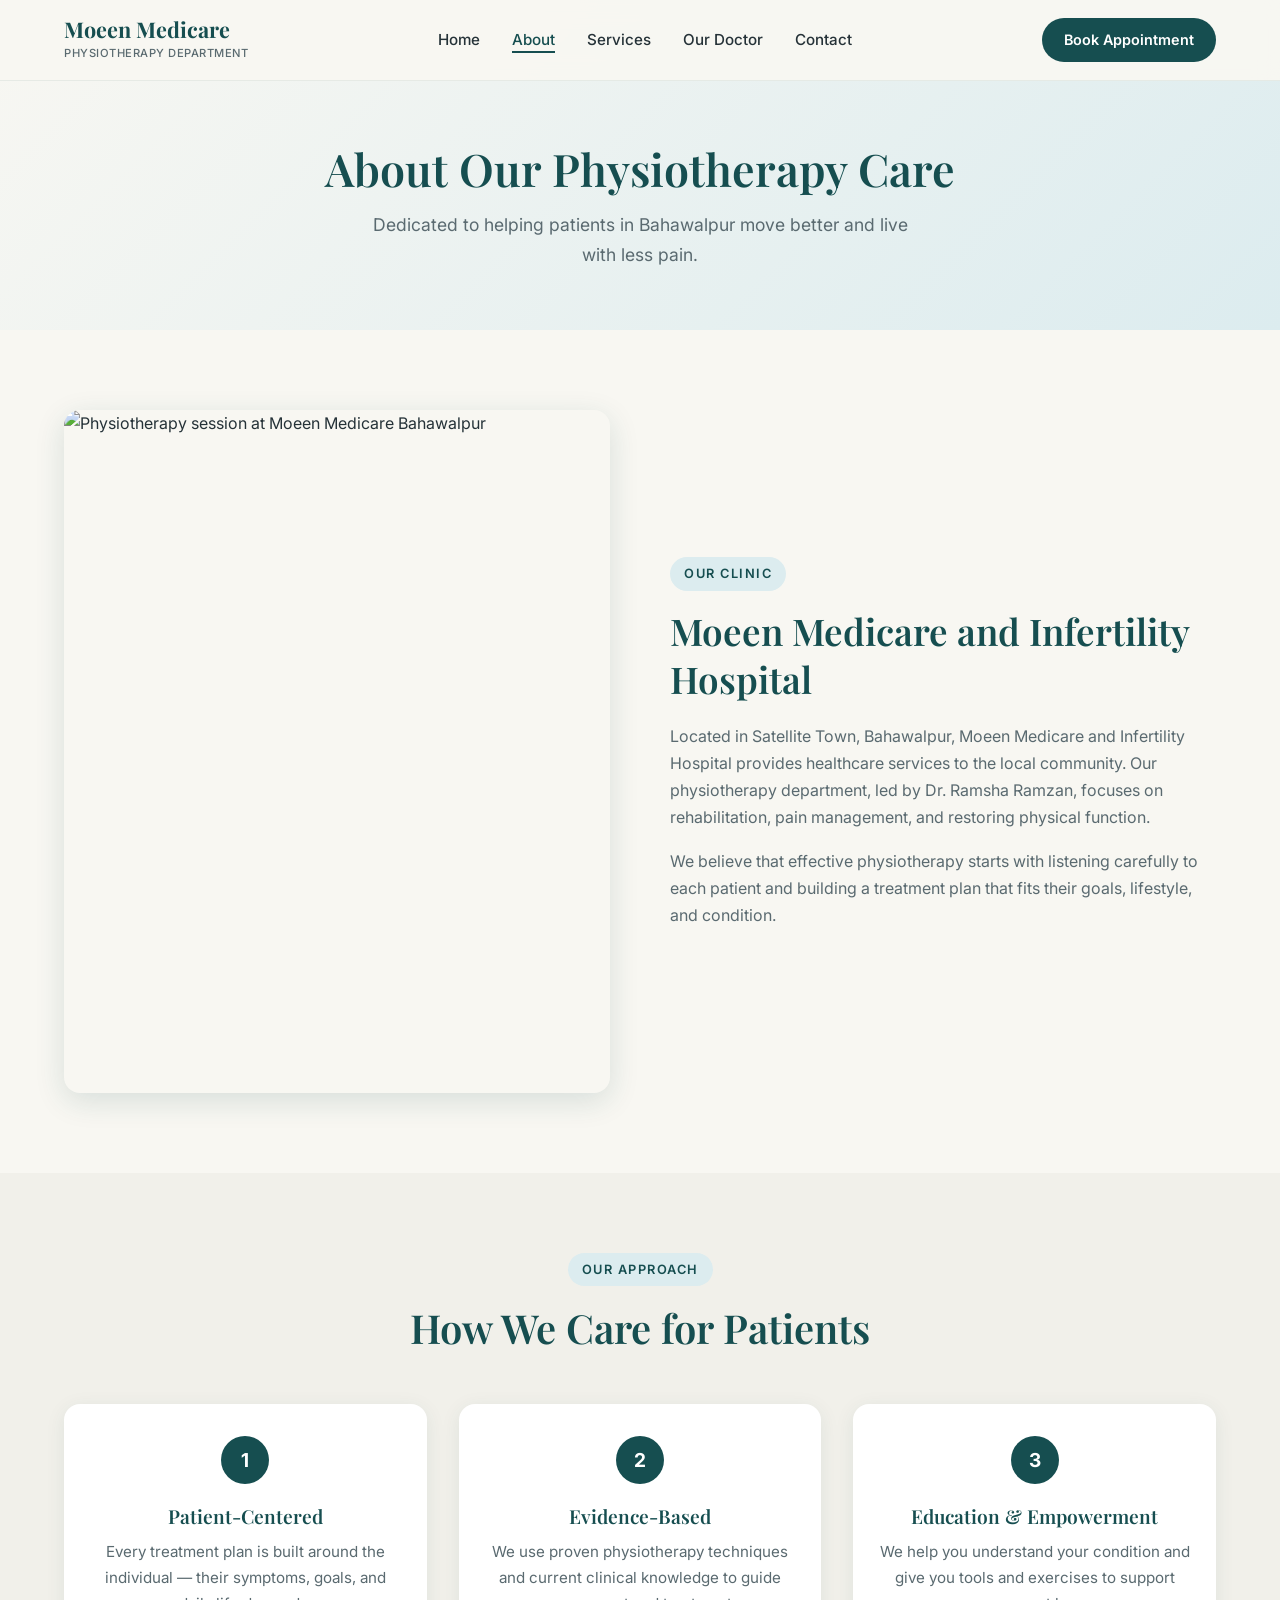
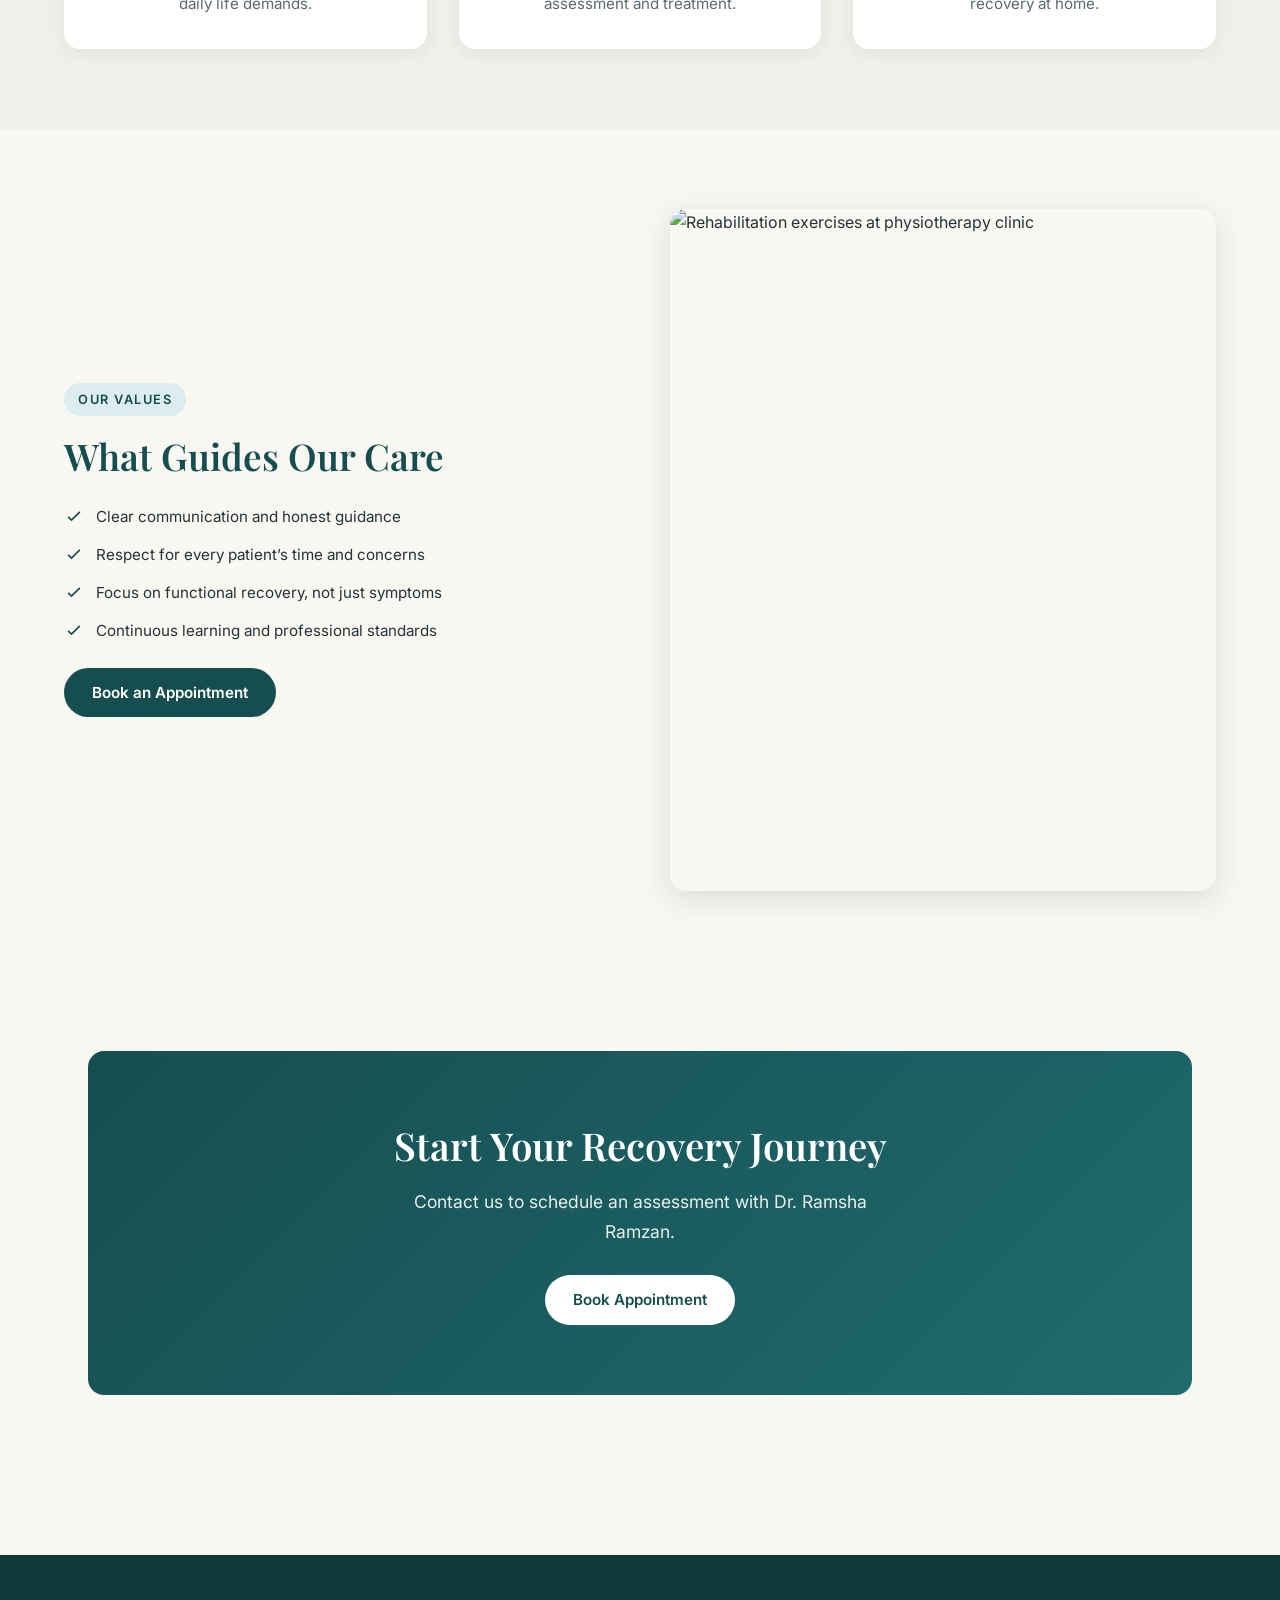
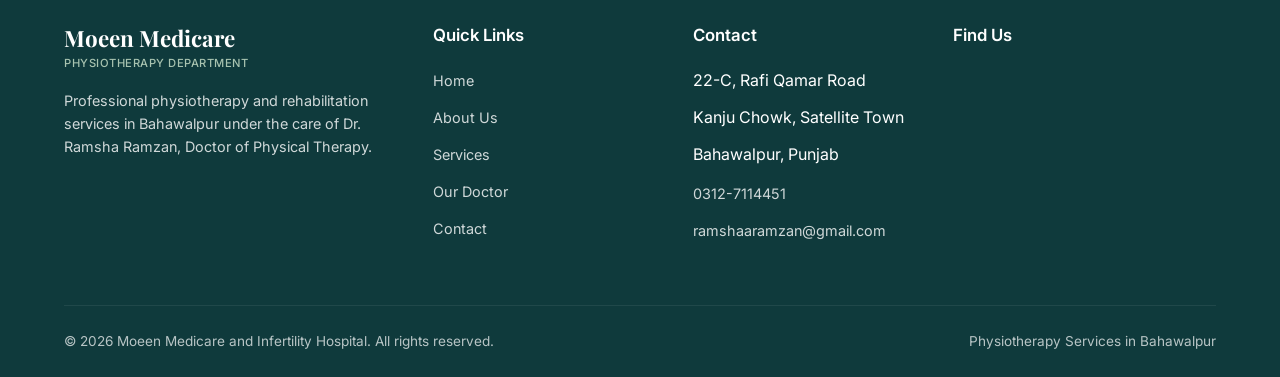
==== commit d5e4f909: "ME Final" ====
--- a/about.html
+++ b/about.html
@@ -1,147 +1,133 @@
 <!DOCTYPE html>
 <html lang="en">
 <head>
-  <meta charset="UTF-8" />
-  <meta name="viewport" content="width=device-width, initial-scale=1.0" />
-  <title>About Us | Lumina Physiotherapy</title>
-  <meta name="description" content="Learn about Lumina Physiotherapy — our mission, approach to patient care, and commitment to helping you recover with confidence." />
-  <link rel="preconnect" href="https://fonts.googleapis.com" />
-  <link rel="preconnect" href="https://fonts.gstatic.com" crossorigin />
-  <link href="https://fonts.googleapis.com/css2?family=Inter:wght@400;500;600;700&family=Playfair+Display:wght@500;600;700&display=swap" rel="stylesheet" />
-  <link rel="stylesheet" href="css/styles.css" />
+  <meta charset="UTF-8">
+  <meta name="viewport" content="width=device-width, initial-scale=1.0">
+  <title>About Us | Physiotherapy Bahawalpur | Moeen Medicare Hospital</title>
+  <meta name="description" content="Learn about the physiotherapy department at Moeen Medicare and Infertility Hospital in Bahawalpur. Patient-centered care by Dr. Ramsha Ramzan, DPT.">
+  <link rel="preconnect" href="https://fonts.googleapis.com">
+  <link rel="preconnect" href="https://fonts.gstatic.com" crossorigin>
+  <link href="https://fonts.googleapis.com/css2?family=Inter:wght@400;500;600;700&family=Playfair+Display:wght@600;700&display=swap" rel="stylesheet">
+  <link rel="stylesheet" href="css/styles.css">
 </head>
 <body>
-  <header class="nav">
-    <div class="nav-inner">
-      <a href="index.html" class="logo"><span class="logo-mark">L</span> Lumina Physiotherapy</a>
-      <nav class="nav-links">
-        <a href="index.html">Home</a>
-        <a href="about.html" class="active">About</a>
-        <a href="services.html">Services</a>
-        <a href="team.html">Our Team</a>
-        <a href="contact.html">Contact</a>
-        <a href="contact.html" class="btn btn-primary">Book an Appointment</a>
-      </nav>
-      <button class="menu-toggle" aria-label="Open menu"><span></span><span></span><span></span></button>
+
+  <nav class="navbar">
+    <div class="container nav-inner">
+      <a href="index.html" class="logo">
+        <span class="logo-name">Moeen Medicare</span>
+        <span class="logo-tag">Physiotherapy Department</span>
+      </a>
+      <ul class="nav-links">
+        <li><a href="index.html">Home</a></li>
+        <li><a href="about.html" class="active">About</a></li>
+        <li><a href="services.html">Services</a></li>
+        <li><a href="team.html">Our Doctor</a></li>
+        <li><a href="contact.html">Contact</a></li>
+      </ul>
+      <a href="contact.html" class="btn btn-primary btn-sm">Book Appointment</a>
+      <button class="mobile-toggle" aria-label="Open menu"><span></span><span></span><span></span></button>
     </div>
-  </header>
-  <div class="mobile-nav">
-    <a href="index.html">Home</a><a href="about.html">About</a><a href="services.html">Services</a>
-    <a href="team.html">Our Team</a><a href="contact.html">Contact</a>
-    <a href="contact.html" class="btn btn-primary" style="margin-top:1rem;">Book an Appointment</a>
+  </nav>
+
+  <div class="mobile-overlay"></div>
+  <div class="mobile-menu">
+    <a href="index.html">Home</a>
+    <a href="about.html">About</a>
+    <a href="services.html">Services</a>
+    <a href="team.html">Our Doctor</a>
+    <a href="contact.html">Contact</a>
+    <a href="contact.html" class="btn btn-primary" style="margin-top:24px;text-align:center;">Book Appointment</a>
   </div>
 
   <section class="page-hero">
     <div class="container fade-up">
-      <span class="eyebrow" style="display:block;margin-bottom:0.75rem;">About Lumina</span>
-      <h1>Care that feels personal</h1>
-      <p>We believe physiotherapy should be clear, collaborative, and focused on real progress — not just temporary relief.</p>
+      <h1>About Our Physiotherapy Care</h1>
+      <p>Dedicated to helping patients in Bahawalpur move better and live with less pain.</p>
     </div>
   </section>
 
-  <section class="section">
+  <section>
     <div class="container">
-      <div class="split">
-        <div class="split-img fade-up">
-          <img src="https://images.unsplash.com/photo-1576091160550-2173dba999ef?w=800&q=80" alt="Physiotherapist working with a patient in a modern clinic" />
+      <div class="about-grid">
+        <div class="about-image fade-up">
+          <img src="https://images.unsplash.com/photo-1576091160550-2173dba999ef?w=700&q=80" alt="Physiotherapy session at Moeen Medicare Bahawalpur">
         </div>
-        <div class="split-content fade-up stagger-1">
-          <span class="eyebrow">Our Story</span>
-          <h2>A clinic built around better movement</h2>
-          <p>Lumina Physiotherapy was founded to provide thoughtful, high-quality rehabilitation in a calm and modern environment. We combine clinical expertise with genuine attention so every patient feels heard and supported.</p>
-          <p>Our mission is simple: help people move better, recover with confidence, and stay active in the activities that matter to them — whether that means returning to sport, managing daily pain, or rebuilding after surgery.</p>
+        <div class="about-content fade-up">
+          <span class="section-label">Our Clinic</span>
+          <h2>Moeen Medicare and Infertility Hospital</h2>
+          <p>Located in Satellite Town, Bahawalpur, Moeen Medicare and Infertility Hospital provides healthcare services to the local community. Our physiotherapy department, led by Dr. Ramsha Ramzan, focuses on rehabilitation, pain management, and restoring physical function.</p>
+          <p>We believe that effective physiotherapy starts with listening carefully to each patient and building a treatment plan that fits their goals, lifestyle, and condition.</p>
         </div>
       </div>
     </div>
   </section>
 
-  <section class="section bg-alt">
+  <section style="background: var(--bg-alt);">
     <div class="container">
       <div class="section-header fade-up">
-        <span class="eyebrow">How We Work</span>
-        <h2>Our approach to patient care</h2>
-        <p>Every plan is shaped by assessment, evidence, and your individual goals.</p>
+        <span class="section-label">Our Approach</span>
+        <h2>How We Care for Patients</h2>
       </div>
-      <div class="values-grid">
-        <div class="value-card fade-up">
-          <div class="value-icon">
-            <svg width="28" height="28" fill="none" stroke="currentColor" stroke-width="2" viewBox="0 0 24 24"><path d="M9 5H7a2 2 0 00-2 2v12a2 2 0 002 2h10a2 2 0 002-2V7a2 2 0 00-2-2h-2M9 5a2 2 0 002 2h2a2 2 0 002-2M9 5a2 2 0 012-2h2a2 2 0 012 2m-6 9l2 2 4-4"/></svg>
-          </div>
-          <h3>Thorough Assessment</h3>
-          <p>We start by understanding your history, movement patterns, and what success looks like for you.</p>
+      <div class="process-grid">
+        <div class="process-step fade-up">
+          <div class="process-num">1</div>
+          <h3>Patient-Centered</h3>
+          <p>Every treatment plan is built around the individual — their symptoms, goals, and daily life demands.</p>
         </div>
-        <div class="value-card fade-up stagger-1">
-          <div class="value-icon">
-            <svg width="28" height="28" fill="none" stroke="currentColor" stroke-width="2" viewBox="0 0 24 24"><path d="M4.318 6.318a4.5 4.5 0 000 6.364L12 20.364l7.682-7.682a4.5 4.5 0 00-6.364-6.364L12 7.636l-1.318-1.318a4.5 4.5 0 00-6.364 0z"/></svg>
-          </div>
-          <h3>Personalized Care</h3>
-          <p>Treatment combines hands-on therapy, progressive exercise, and practical strategies tailored to your life.</p>
+        <div class="process-step fade-up">
+          <div class="process-num">2</div>
+          <h3>Evidence-Based</h3>
+          <p>We use proven physiotherapy techniques and current clinical knowledge to guide assessment and treatment.</p>
         </div>
-        <div class="value-card fade-up stagger-2">
-          <div class="value-icon">
-            <svg width="28" height="28" fill="none" stroke="currentColor" stroke-width="2" viewBox="0 0 24 24"><path d="M13 10V3L4 14h7v7l9-11h-7z"/></svg>
-          </div>
-          <h3>Sustainable Progress</h3>
-          <p>We focus on lasting change — helping you build strength, awareness, and independence beyond the clinic.</p>
+        <div class="process-step fade-up">
+          <div class="process-num">3</div>
+          <h3>Education & Empowerment</h3>
+          <p>We help you understand your condition and give you tools and exercises to support recovery at home.</p>
         </div>
       </div>
     </div>
   </section>
 
-  <section class="section">
+  <section>
     <div class="container">
-      <div class="split">
-        <div class="split-content fade-up">
-          <span class="eyebrow">The Clinician</span>
-          <h2>[Physiotherapist Name], [Professional Title]</h2>
-          <p>[Physiotherapist Name] brings clinical skill and a patient-centered philosophy to every session. Care is collaborative, clear, and grounded in current evidence.</p>
-          <ul class="split-list">
-            <li><svg fill="none" stroke="currentColor" stroke-width="2" viewBox="0 0 24 24"><path d="M5 13l4 4L19 7"/></svg> [Degree / Qualification]</li>
-            <li><svg fill="none" stroke="currentColor" stroke-width="2" viewBox="0 0 24 24"><path d="M5 13l4 4L19 7"/></svg> [Certification / Special interest]</li>
-            <li><svg fill="none" stroke="currentColor" stroke-width="2" viewBox="0 0 24 24"><path d="M5 13l4 4L19 7"/></svg> [Years of experience / additional training placeholder]</li>
-            <li><svg fill="none" stroke="currentColor" stroke-width="2" viewBox="0 0 24 24"><path d="M5 13l4 4L19 7"/></svg> Dedicated to continuous learning and patient education</li>
+      <div class="about-grid">
+        <div class="about-content fade-up">
+          <span class="section-label">Our Values</span>
+          <h2>What Guides Our Care</h2>
+          <ul class="values-list">
+            <li>
+              <svg fill="none" stroke="currentColor" stroke-width="2" viewBox="0 0 24 24"><path d="M5 13l4 4L19 7"/></svg>
+              Clear communication and honest guidance
+            </li>
+            <li>
+              <svg fill="none" stroke="currentColor" stroke-width="2" viewBox="0 0 24 24"><path d="M5 13l4 4L19 7"/></svg>
+              Respect for every patient’s time and concerns
+            </li>
+            <li>
+              <svg fill="none" stroke="currentColor" stroke-width="2" viewBox="0 0 24 24"><path d="M5 13l4 4L19 7"/></svg>
+              Focus on functional recovery, not just symptoms
+            </li>
+            <li>
+              <svg fill="none" stroke="currentColor" stroke-width="2" viewBox="0 0 24 24"><path d="M5 13l4 4L19 7"/></svg>
+              Continuous learning and professional standards
+            </li>
           </ul>
-          <a href="team.html" class="btn btn-primary">Full Profile</a>
+          <a href="contact.html" class="btn btn-primary">Book an Appointment</a>
         </div>
-        <div class="split-img fade-up stagger-1">
-          <img src="https://images.unsplash.com/photo-1559839734-2b71ea197ec2?w=700&q=80" alt="Professional physiotherapist portrait" />
+        <div class="about-image fade-up">
+          <img src="https://images.unsplash.com/photo-1571019614242-c5c5dee9f50b?w=700&q=80" alt="Rehabilitation exercises at physiotherapy clinic">
         </div>
       </div>
     </div>
   </section>
 
-  <section class="section bg-alt">
-    <div class="container">
-      <div class="section-header fade-up">
-        <span class="eyebrow">What Guides Us</span>
-        <h2>Our values</h2>
-      </div>
-      <div class="values-grid">
-        <div class="value-card fade-up">
-          <div class="value-icon"><svg width="28" height="28" fill="none" stroke="currentColor" stroke-width="2" viewBox="0 0 24 24"><path d="M12 4.354a4 4 0 110 5.292M15 21H3v-1a6 6 0 0112 0v1zm0 0h6v-1a6 6 0 00-9-5.197M13 7a4 4 0 11-8 0 4 4 0 018 0z"/></svg></div>
-          <h3>Respect & Partnership</h3>
-          <p>Your goals and preferences shape the plan. We work with you, not on you.</p>
-        </div>
-        <div class="value-card fade-up stagger-1">
-          <div class="value-icon"><svg width="28" height="28" fill="none" stroke="currentColor" stroke-width="2" viewBox="0 0 24 24"><path d="M9 12l2 2 4-4m5.618-4.016A11.955 11.955 0 0112 2.944a11.955 11.955 0 01-8.618 3.04A12.02 12.02 0 003 9c0 5.591 3.824 10.29 9 11.622 5.176-1.332 9-6.03 9-11.622 0-1.042-.133-2.052-.382-3.016z"/></svg></div>
-          <h3>Clinical Integrity</h3>
-          <p>Care is informed by current evidence and adapted thoughtfully to each person.</p>
-        </div>
-        <div class="value-card fade-up stagger-2">
-          <div class="value-icon"><svg width="28" height="28" fill="none" stroke="currentColor" stroke-width="2" viewBox="0 0 24 24"><path d="M14.828 14.828a4 4 0 01-5.656 0M9 10h.01M15 10h.01M21 12a9 9 0 11-18 0 9 9 0 0118 0z"/></svg></div>
-          <h3>Calm, Supportive Space</h3>
-          <p>A modern, welcoming clinic where you can focus on recovery without pressure.</p>
-        </div>
-      </div>
-    </div>
-  </section>
-
-  <section class="section">
+  <section>
     <div class="container">
       <div class="cta-banner fade-up">
-        <h2>Ready to start your recovery journey?</h2>
-        <p>Book a consultation and experience physiotherapy designed around you.</p>
-        <a href="contact.html" class="btn btn-white btn-lg">Book an Appointment</a>
+        <h2>Start Your Recovery Journey</h2>
+        <p>Contact us to schedule an assessment with Dr. Ramsha Ramzan.</p>
+        <a href="contact.html" class="btn btn-white">Book Appointment</a>
       </div>
     </div>
   </section>
@@ -150,55 +136,47 @@
     <div class="container">
       <div class="footer-grid">
         <div class="footer-brand">
-          <a href="index.html" class="logo"><span class="logo-mark">L</span> Lumina Physiotherapy</a>
-          <p>Modern physiotherapy and rehabilitation focused on personalized care and lasting results.</p>
+          <div class="logo">
+            <span class="logo-name">Moeen Medicare</span>
+            <span class="logo-tag">Physiotherapy Department</span>
+          </div>
+          <p>Professional physiotherapy and rehabilitation services in Bahawalpur under the care of Dr. Ramsha Ramzan, Doctor of Physical Therapy.</p>
         </div>
         <div>
-          <h4>Explore</h4>
-          <div class="footer-links">
-            <a href="about.html">About Us</a><a href="services.html">Services</a>
-            <a href="team.html">Our Team</a><a href="contact.html">Book Appointment</a>
-          </div>
-        </div>
-        <div>
-          <h4>Services</h4>
-          <div class="footer-links">
-            <a href="services.html">Sports Rehabilitation</a><a href="services.html">Back & Neck Care</a>
-            <a href="services.html">Post-Surgery Rehab</a><a href="services.html">Manual Therapy</a>
-          </div>
+          <h4>Quick Links</h4>
+          <ul class="footer-links">
+            <li><a href="index.html">Home</a></li>
+            <li><a href="about.html">About Us</a></li>
+            <li><a href="services.html">Services</a></li>
+            <li><a href="team.html">Our Doctor</a></li>
+            <li><a href="contact.html">Contact</a></li>
+          </ul>
         </div>
         <div>
           <h4>Contact</h4>
-          <ul class="footer-contact">
-            <li>[Street Address], [City], [Region]</li>
-            <li>[Phone Number]</li>
-            <li>[Email Address]</li>
+          <ul class="footer-links">
+            <li>22-C, Rafi Qamar Road</li>
+            <li>Kanju Chowk, Satellite Town</li>
+            <li>Bahawalpur, Punjab</li>
+            <li style="margin-top:12px;"><a href="tel:03127114451">0312-7114451</a></li>
+            <li><a href="mailto:ramshaaramzan@gmail.com">ramshaaramzan@gmail.com</a></li>
           </ul>
         </div>
+        <div>
+          <h4>Find Us</h4>
+          <div class="footer-map">
+            <iframe src="https://maps.google.com/maps?q=22-C+Rafi+Qamar+Road+Kanju+Chowk+Satellite+Town+Bahawalpur&hl=en&z=16&output=embed" loading="lazy" title="Clinic location map"></iframe>
+          </div>
+        </div>
       </div>
-
-      <!-- Google Map -->
-      <div class="footer-map">
-        <iframe 
-          src="https://www.google.com/maps/embed?pb=!1m18!1m12!1m3!1d3022.0!2d-73.9!3d40.7!2m3!1f0!2f0!3f0!3m2!1i1024!2i768!4f13.1!3m3!1m2!1s0x0%3A0x0!2zNDDCsDQyJzAwLjAiTiA3M8KwNTQnMDAuMCJX!5e0!3m2!1sen!2sus!4v1600000000000!5m2!1sen!2sus" 
-          width="100%" 
-          height="250" 
-          style="border:0; border-radius: 12px;" 
-          allowfullscreen="" 
-          loading="lazy" 
-          referrerpolicy="no-referrer-when-downgrade"
-          title="Clinic Location Map">
-        </iframe>
-        <p class="map-note">Replace the map embed code above with your real Google Maps embed link for [Street Address], [City]</p>
-      </div>
-
       <div class="footer-bottom">
-        <span>© [Year] Lumina Physiotherapy. All rights reserved.</span>
-        <div class="social-links"><a href="#">IG</a><a href="#">FB</a><a href="#">IN</a></div>
+        <span>© 2026 Moeen Medicare and Infertility Hospital. All rights reserved.</span>
+        <span>Physiotherapy Services in Bahawalpur</span>
       </div>
     </div>
   </footer>
-  <div class="mobile-cta"><a href="contact.html" class="btn btn-primary">Book an Appointment</a></div>
+
+  <a href="contact.html" class="mobile-cta">Book Appointment</a>
   <script src="js/main.js"></script>
 </body>
 </html>
--- a/css/styles.css
+++ b/css/styles.css
@@ -1,875 +1,1082 @@
-/* ============================================================
-   LUMINA PHYSIOTHERAPY — Design System
-   Premium Healthcare Brand
-   ============================================================ */
+/* =====================================================
+   Moeen Medicare & Infertility Hospital
+   Physiotherapy Department - Premium Healthcare Design
+   ===================================================== */
 
 :root {
-  /* Brand Colors */
   --primary: #164E50;
   --primary-dark: #0F3A3C;
-  --primary-light: #1F6A6D;
-  --secondary: #A8C3B0;
-  --secondary-dark: #8BAF96;
+  --primary-light: #1F6B6E;
+  --sage: #A8C3B0;
+  --sage-light: #C5D9CC;
   --bg: #F8F7F2;
   --bg-alt: #F1F0EA;
   --accent: #DCECEF;
-  --accent-dark: #C5DDE2;
   --text: #253238;
-  --text-muted: #5A6A70;
-  --text-light: #7A8A90;
+  --text-light: #5A6A70;
   --white: #FFFFFF;
-  --border: #E5E2D9;
-  --shadow: 0 4px 24px rgba(22, 78, 80, 0.08);
-  --shadow-hover: 0 12px 40px rgba(22, 78, 80, 0.14);
+  --shadow: 0 4px 20px rgba(22, 78, 80, 0.08);
+  --shadow-hover: 0 8px 30px rgba(22, 78, 80, 0.14);
   --radius: 16px;
   --radius-sm: 10px;
-  --radius-full: 9999px;
-
-  /* Typography */
-  --font-heading: 'Playfair Display', Georgia, serif;
-  --font-body: 'Inter', system-ui, -apple-system, sans-serif;
-
-  /* Spacing */
-  --section-py: clamp(4rem, 8vw, 7rem);
-  --container: min(1120px, 92vw);
-}
-
-/* Reset & Base */
-*, *::before, *::after { box-sizing: border-box; margin: 0; padding: 0; }
-html { scroll-behavior: smooth; font-size: 16px; }
-@media (prefers-reduced-motion: reduce) {
-  html { scroll-behavior: auto; }
-  *, *::before, *::after {
-    animation-duration: 0.01ms !important;
-    animation-iteration-count: 1 !important;
-    transition-duration: 0.01ms !important;
-  }
+  --transition: all 0.3s ease;
+}
+
+* {
+  margin: 0;
+  padding: 0;
+  box-sizing: border-box;
+}
+
+html {
+  scroll-behavior: smooth;
 }
 
 body {
-  font-family: var(--font-body);
+  font-family: 'Inter', -apple-system, BlinkMacSystemFont, 'Segoe UI', sans-serif;
   background: var(--bg);
   color: var(--text);
-  line-height: 1.65;
-  -webkit-font-smoothing: antialiased;
+  line-height: 1.7;
+  font-size: 16px;
   overflow-x: hidden;
 }
 
-img { max-width: 100%; height: auto; display: block; }
-a { color: inherit; text-decoration: none; }
-ul { list-style: none; }
-button { font-family: inherit; cursor: pointer; border: none; background: none; }
-
-/* Typography */
-h1, h2, h3, h4 {
-  font-family: var(--font-heading);
+h1, h2, h3, h4, h5, h6 {
+  font-family: 'Playfair Display', Georgia, serif;
   font-weight: 600;
-  line-height: 1.2;
-  color: var(--primary);
-}
-
-h1 { font-size: clamp(2.4rem, 5.5vw, 3.75rem); letter-spacing: -0.02em; }
-h2 { font-size: clamp(1.85rem, 4vw, 2.6rem); letter-spacing: -0.015em; }
-h3 { font-size: clamp(1.25rem, 2.5vw, 1.5rem); }
-p { color: var(--text-muted); font-size: 1.05rem; }
+  line-height: 1.3;
+  color: var(--primary);
+}
+
+a {
+  text-decoration: none;
+  color: inherit;
+  transition: var(--transition);
+}
+
+img {
+  max-width: 100%;
+  height: auto;
+  display: block;
+}
 
 .container {
-  width: var(--container);
-  margin-inline: auto;
+  width: 100%;
+  max-width: 1200px;
+  margin: 0 auto;
+  padding: 0 24px;
 }
 
 /* ========== NAVIGATION ========== */
-.nav {
+.navbar {
   position: fixed;
   top: 0;
   left: 0;
-  right: 0;
+  width: 100%;
   z-index: 1000;
-  padding: 1.1rem 0;
-  transition: background 0.35s ease, box-shadow 0.35s ease, padding 0.35s ease;
-}
-.nav.scrolled {
-  background: rgba(248, 247, 242, 0.92);
-  backdrop-filter: blur(14px);
-  box-shadow: 0 2px 20px rgba(22, 78, 80, 0.06);
-  padding: 0.75rem 0;
-}
+  background: rgba(248, 247, 242, 0.95);
+  backdrop-filter: blur(12px);
+  border-bottom: 1px solid rgba(22, 78, 80, 0.08);
+  transition: var(--transition);
+}
+
+.navbar.scrolled {
+  background: var(--white);
+  box-shadow: 0 2px 20px rgba(0,0,0,0.06);
+}
+
 .nav-inner {
   display: flex;
   align-items: center;
   justify-content: space-between;
-  width: var(--container);
-  margin-inline: auto;
-}
+  height: 80px;
+}
+
 .logo {
   display: flex;
+  flex-direction: column;
+  gap: 2px;
+}
+
+.logo-name {
+  font-family: 'Playfair Display', serif;
+  font-size: 1.35rem;
+  font-weight: 700;
+  color: var(--primary);
+  line-height: 1.2;
+}
+
+.logo-tag {
+  font-size: 0.7rem;
+  color: var(--text-light);
+  font-weight: 500;
+  letter-spacing: 0.5px;
+  text-transform: uppercase;
+}
+
+.nav-links {
+  display: flex;
   align-items: center;
-  gap: 0.65rem;
-  font-family: var(--font-heading);
-  font-size: 1.45rem;
-  font-weight: 600;
-  color: var(--primary);
-}
-.logo-mark {
-  width: 38px;
-  height: 38px;
-  background: linear-gradient(135deg, var(--primary), var(--primary-light));
-  border-radius: 10px;
-  display: grid;
-  place-items: center;
-  color: white;
-  font-size: 1.1rem;
-  font-weight: 700;
-}
-.nav-links {
-  display: flex;
-  align-items: center;
-  gap: 2rem;
-}
+  gap: 32px;
+  list-style: none;
+}
+
 .nav-links a {
   font-size: 0.95rem;
   font-weight: 500;
   color: var(--text);
-  transition: color 0.25s ease;
   position: relative;
 }
+
 .nav-links a:hover,
-.nav-links a.active { color: var(--primary); }
-.nav-links a.active::after {
+.nav-links a.active {
+  color: var(--primary);
+}
+
+.nav-links a::after {
   content: '';
   position: absolute;
   bottom: -4px;
   left: 0;
-  width: 100%;
+  width: 0;
   height: 2px;
-  background: var(--secondary);
-  border-radius: 2px;
-}
-
-/* Buttons */
+  background: var(--primary);
+  transition: width 0.3s ease;
+}
+
+.nav-links a:hover::after,
+.nav-links a.active::after {
+  width: 100%;
+}
+
 .btn {
   display: inline-flex;
   align-items: center;
   justify-content: center;
-  gap: 0.5rem;
-  padding: 0.85rem 1.75rem;
-  font-size: 0.95rem;
+  gap: 8px;
+  padding: 12px 28px;
+  border-radius: 50px;
   font-weight: 600;
-  border-radius: var(--radius-full);
-  transition: all 0.3s cubic-bezier(0.4, 0, 0.2, 1);
-  white-space: nowrap;
-}
+  font-size: 0.95rem;
+  border: none;
+  cursor: pointer;
+  transition: var(--transition);
+  font-family: inherit;
+}
+
 .btn-primary {
   background: var(--primary);
   color: var(--white);
-  box-shadow: 0 4px 14px rgba(22, 78, 80, 0.25);
-}
+}
+
 .btn-primary:hover {
   background: var(--primary-dark);
   transform: translateY(-2px);
-  box-shadow: 0 8px 24px rgba(22, 78, 80, 0.3);
-}
-.btn-secondary {
+  box-shadow: var(--shadow-hover);
+}
+
+.btn-outline {
   background: transparent;
   color: var(--primary);
-  border: 1.5px solid var(--primary);
-}
-.btn-secondary:hover {
+  border: 2px solid var(--primary);
+}
+
+.btn-outline:hover {
   background: var(--primary);
-  color: white;
-  transform: translateY(-2px);
-}
-.btn-lg {
-  padding: 1.05rem 2.1rem;
-  font-size: 1.05rem;
-}
+  color: var(--white);
+}
+
 .btn-white {
-  background: white;
-  color: var(--primary);
-}
+  background: var(--white);
+  color: var(--primary);
+}
+
 .btn-white:hover {
   background: var(--accent);
   transform: translateY(-2px);
 }
 
-/* Mobile Menu */
-.menu-toggle {
+.btn-sm {
+  padding: 10px 22px;
+  font-size: 0.9rem;
+}
+
+.mobile-toggle {
   display: none;
-  width: 42px;
-  height: 42px;
-  border-radius: 10px;
-  background: var(--accent);
-  align-items: center;
-  justify-content: center;
-  flex-direction: column;
-  gap: 5px;
-}
-.menu-toggle span {
+  background: none;
+  border: none;
+  cursor: pointer;
+  padding: 8px;
+}
+
+.mobile-toggle span {
   display: block;
-  width: 20px;
+  width: 24px;
   height: 2px;
   background: var(--primary);
-  border-radius: 2px;
-  transition: 0.3s ease;
-}
-.mobile-nav {
-  display: flex;
+  margin: 5px 0;
+  transition: var(--transition);
+}
+
+/* Mobile Menu */
+.mobile-menu {
+  position: fixed;
+  top: 0;
+  right: -100%;
+  width: 80%;
+  max-width: 320px;
+  height: 100vh;
+  background: var(--white);
+  z-index: 1001;
+  padding: 100px 32px 40px;
+  transition: right 0.35s ease;
+  box-shadow: -10px 0 40px rgba(0,0,0,0.1);
+}
+
+.mobile-menu.open {
+  right: 0;
+}
+
+.mobile-menu a {
+  display: block;
+  padding: 14px 0;
+  font-size: 1.1rem;
+  font-weight: 500;
+  color: var(--text);
+  border-bottom: 1px solid var(--bg-alt);
+}
+
+.mobile-menu a:hover {
+  color: var(--primary);
+}
+
+.mobile-overlay {
   position: fixed;
   inset: 0;
-  background: var(--bg);
+  background: rgba(0,0,0,0.4);
   z-index: 999;
-  padding: 6rem 1.5rem 2rem;
-  flex-direction: column;
-  gap: 1.25rem;
   opacity: 0;
-  pointer-events: none;
-  transform: translateX(100%);
-  transition: transform 0.35s cubic-bezier(0.22, 1, 0.36, 1), opacity 0.3s ease;
-}
-.mobile-nav.open {
+  visibility: hidden;
+  transition: var(--transition);
+}
+
+.mobile-overlay.open {
   opacity: 1;
-  pointer-events: auto;
-  transform: translateX(0);
-}
-.mobile-nav a {
-  font-size: 1.35rem;
-  font-weight: 500;
-  color: var(--text);
-  padding: 0.5rem 0;
-  border-bottom: 1px solid var(--border);
+  visibility: visible;
 }
 
 /* ========== HERO ========== */
 .hero {
+  padding: 140px 0 80px;
+  background: linear-gradient(135deg, var(--bg) 0%, var(--accent) 100%);
   position: relative;
-  min-height: 100vh;
-  display: flex;
-  align-items: center;
-  padding: 8rem 0 5rem;
   overflow: hidden;
 }
-.hero-bg {
-  position: absolute;
-  inset: 0;
-  background: linear-gradient(135deg, var(--bg) 0%, var(--accent) 100%);
-  z-index: -2;
-}
+
 .hero-grid {
   display: grid;
-  grid-template-columns: 1.05fr 0.95fr;
-  gap: 3.5rem;
+  grid-template-columns: 1fr 1fr;
+  gap: 60px;
   align-items: center;
 }
-.hero-content { max-width: 540px; }
-.hero-badge {
-  display: inline-flex;
+
+.hero-content h1 {
+  font-size: clamp(2.2rem, 5vw, 3.4rem);
+  margin-bottom: 20px;
+  color: var(--primary);
+}
+
+.hero-content p {
+  font-size: 1.15rem;
+  color: var(--text-light);
+  margin-bottom: 32px;
+  max-width: 520px;
+}
+
+.hero-btns {
+  display: flex;
+  flex-wrap: wrap;
+  gap: 16px;
+  margin-bottom: 40px;
+}
+
+.hero-trust {
+  display: flex;
+  flex-wrap: wrap;
+  gap: 24px;
+}
+
+.trust-item {
+  display: flex;
   align-items: center;
-  gap: 0.5rem;
-  background: white;
-  padding: 0.45rem 1rem;
-  border-radius: var(--radius-full);
-  font-size: 0.85rem;
-  font-weight: 500;
-  color: var(--primary);
-  box-shadow: var(--shadow);
-  margin-bottom: 1.5rem;
-}
-.hero-badge span {
-  width: 8px;
-  height: 8px;
-  background: var(--secondary);
-  border-radius: 50%;
-}
-.hero h1 { margin-bottom: 1.25rem; }
-.hero-lead {
-  font-size: 1.15rem;
-  color: var(--text-muted);
-  margin-bottom: 2rem;
-  max-width: 460px;
-}
-.hero-ctas {
-  display: flex;
-  flex-wrap: wrap;
-  gap: 1rem;
-  margin-bottom: 2.5rem;
-}
-.hero-trust {
-  display: flex;
-  flex-wrap: wrap;
-  gap: 1.75rem;
-  padding-top: 1.5rem;
-  border-top: 1px solid var(--border);
-}
-.trust-item {
-  display: flex;
-  align-items: center;
-  gap: 0.6rem;
+  gap: 10px;
   font-size: 0.9rem;
   font-weight: 500;
   color: var(--text);
 }
+
 .trust-item svg {
-  width: 18px;
-  height: 18px;
+  width: 20px;
+  height: 20px;
   color: var(--primary);
   flex-shrink: 0;
 }
-.hero-visual {
+
+.hero-image {
   position: relative;
-  border-radius: 24px;
-  overflow: hidden;
+}
+
+.hero-image img {
+  width: 100%;
+  border-radius: var(--radius);
   box-shadow: var(--shadow-hover);
-  aspect-ratio: 4/5;
-  max-height: 620px;
-}
-.hero-visual img {
-  width: 100%;
-  height: 100%;
   object-fit: cover;
-}
-.hero-float {
+  aspect-ratio: 4/3;
+}
+
+.hero-badge {
   position: absolute;
-  bottom: 1.5rem;
-  left: 1.5rem;
-  right: 1.5rem;
-  background: rgba(255,255,255,0.95);
-  backdrop-filter: blur(12px);
-  padding: 1.1rem 1.3rem;
-  border-radius: 14px;
-  display: flex;
-  align-items: center;
-  gap: 1rem;
+  bottom: 24px;
+  left: 24px;
+  background: var(--white);
+  padding: 16px 20px;
+  border-radius: var(--radius-sm);
   box-shadow: var(--shadow);
-}
-.hero-float-icon {
-  width: 42px;
-  height: 42px;
-  background: var(--accent);
-  border-radius: 12px;
-  display: grid;
-  place-items: center;
-  color: var(--primary);
-  flex-shrink: 0;
-}
-.hero-float strong { display: block; font-size: 0.95rem; color: var(--text); }
-.hero-float span { font-size: 0.8rem; color: var(--text-muted); }
+  max-width: 220px;
+}
+
+.hero-badge strong {
+  display: block;
+  font-size: 0.95rem;
+  color: var(--primary);
+  margin-bottom: 4px;
+}
+
+.hero-badge span {
+  font-size: 0.8rem;
+  color: var(--text-light);
+}
 
 /* ========== SECTIONS ========== */
-.section { padding: var(--section-py) 0; }
+section {
+  padding: 80px 0;
+}
+
 .section-header {
   text-align: center;
   max-width: 640px;
-  margin: 0 auto 3.5rem;
-}
-.section-header .eyebrow {
+  margin: 0 auto 50px;
+}
+
+.section-header h2 {
+  font-size: clamp(1.8rem, 4vw, 2.5rem);
+  margin-bottom: 16px;
+}
+
+.section-header p {
+  color: var(--text-light);
+  font-size: 1.05rem;
+}
+
+.section-label {
   display: inline-block;
-  font-size: 0.85rem;
+  font-size: 0.8rem;
   font-weight: 600;
-  letter-spacing: 0.08em;
   text-transform: uppercase;
-  color: var(--primary);
-  margin-bottom: 0.75rem;
-}
-.section-header p { margin-top: 1rem; }
-
-/* Cards */
-.card {
-  background: white;
+  letter-spacing: 1.5px;
+  color: var(--primary);
+  background: var(--accent);
+  padding: 6px 14px;
+  border-radius: 50px;
+  margin-bottom: 16px;
+}
+
+/* ========== SERVICES CARDS ========== */
+.services-grid {
+  display: grid;
+  grid-template-columns: repeat(auto-fit, minmax(280px, 1fr));
+  gap: 28px;
+}
+
+.service-card {
+  background: var(--white);
   border-radius: var(--radius);
   overflow: hidden;
   box-shadow: var(--shadow);
-  transition: transform 0.35s ease, box-shadow 0.35s ease;
-}
-.card:hover {
+  transition: var(--transition);
+}
+
+.service-card:hover {
   transform: translateY(-6px);
   box-shadow: var(--shadow-hover);
 }
-.card-img {
-  aspect-ratio: 16/10;
-  overflow: hidden;
-}
-.card-img img {
-  width: 100%;
-  height: 100%;
+
+.service-card img {
+  width: 100%;
+  height: 200px;
   object-fit: cover;
-  transition: transform 0.5s ease;
-}
-.card:hover .card-img img { transform: scale(1.05); }
-.card-body { padding: 1.6rem; }
-.card-body h3 { margin-bottom: 0.6rem; }
-.card-body p { font-size: 0.95rem; margin-bottom: 1.1rem; }
-.card-link {
-  font-size: 0.9rem;
-  font-weight: 600;
-  color: var(--primary);
-  display: inline-flex;
-  align-items: center;
-  gap: 0.35rem;
-  transition: gap 0.25s ease;
-}
-.card-link:hover { gap: 0.6rem; }
-
-/* Service Grid */
-.services-grid {
-  display: grid;
-  grid-template-columns: repeat(auto-fill, minmax(280px, 1fr));
-  gap: 1.75rem;
-}
-
-/* Process Steps */
+}
+
+.service-card-body {
+  padding: 24px;
+}
+
+.service-card h3 {
+  font-size: 1.25rem;
+  margin-bottom: 10px;
+}
+
+.service-card p {
+  color: var(--text-light);
+  font-size: 0.95rem;
+  margin-bottom: 16px;
+}
+
+.service-card .btn {
+  width: 100%;
+}
+
+/* ========== PROCESS ========== */
 .process-grid {
   display: grid;
   grid-template-columns: repeat(3, 1fr);
-  gap: 2rem;
-  position: relative;
-}
+  gap: 32px;
+}
+
 .process-step {
   text-align: center;
-  padding: 2rem 1.5rem;
-  background: white;
+  padding: 32px 24px;
+  background: var(--white);
   border-radius: var(--radius);
   box-shadow: var(--shadow);
   position: relative;
 }
+
 .process-num {
-  width: 52px;
-  height: 52px;
+  width: 48px;
+  height: 48px;
   background: var(--primary);
-  color: white;
+  color: var(--white);
   border-radius: 50%;
-  display: grid;
-  place-items: center;
-  font-family: var(--font-heading);
-  font-size: 1.35rem;
-  font-weight: 600;
-  margin: 0 auto 1.25rem;
-}
-.process-step h3 { margin-bottom: 0.6rem; }
-.process-step p { font-size: 0.95rem; }
-
-/* Team / About Split */
-.split {
+  display: flex;
+  align-items: center;
+  justify-content: center;
+  font-weight: 700;
+  font-size: 1.2rem;
+  margin: 0 auto 20px;
+}
+
+.process-step h3 {
+  font-size: 1.2rem;
+  margin-bottom: 10px;
+}
+
+.process-step p {
+  color: var(--text-light);
+  font-size: 0.95rem;
+}
+
+/* ========== ABOUT / TEAM ========== */
+.about-grid {
   display: grid;
   grid-template-columns: 1fr 1fr;
-  gap: 4rem;
+  gap: 60px;
   align-items: center;
 }
-.split-img {
-  border-radius: 24px;
-  overflow: hidden;
+
+.about-image img {
+  border-radius: var(--radius);
   box-shadow: var(--shadow-hover);
+  width: 100%;
+  object-fit: cover;
   aspect-ratio: 4/5;
 }
-.split-img img {
-  width: 100%;
-  height: 100%;
-  object-fit: cover;
-}
-.split-content .eyebrow { margin-bottom: 0.75rem; }
-.split-content h2 { margin-bottom: 1.25rem; }
-.split-content p { margin-bottom: 1rem; }
-.split-list {
-  margin: 1.5rem 0 2rem;
-}
-.split-list li {
+
+.about-content h2 {
+  font-size: clamp(1.8rem, 3.5vw, 2.3rem);
+  margin-bottom: 20px;
+}
+
+.about-content p {
+  color: var(--text-light);
+  margin-bottom: 16px;
+}
+
+.values-list {
+  list-style: none;
+  margin: 24px 0;
+}
+
+.values-list li {
   display: flex;
   align-items: flex-start;
-  gap: 0.75rem;
-  margin-bottom: 0.85rem;
-  font-size: 1rem;
-  color: var(--text);
-}
-.split-list svg {
+  gap: 12px;
+  margin-bottom: 12px;
+  font-size: 0.95rem;
+}
+
+.values-list svg {
   width: 20px;
   height: 20px;
   color: var(--primary);
   flex-shrink: 0;
-  margin-top: 3px;
-}
-
-/* Testimonials */
+  margin-top: 2px;
+}
+
+/* ========== TESTIMONIALS ========== */
 .testimonials-grid {
   display: grid;
-  grid-template-columns: repeat(3, 1fr);
-  gap: 1.75rem;
-}
-.testimonial {
-  background: white;
-  padding: 2rem;
+  grid-template-columns: repeat(auto-fit, minmax(300px, 1fr));
+  gap: 28px;
+}
+
+.testimonial-card {
+  background: var(--white);
+  padding: 32px;
   border-radius: var(--radius);
   box-shadow: var(--shadow);
-  display: flex;
-  flex-direction: column;
-}
-.testimonial-stars {
-  color: #E8B84A;
+}
+
+.testimonial-card .stars {
+  color: #F5A623;
   font-size: 1.1rem;
+  margin-bottom: 16px;
   letter-spacing: 2px;
-  margin-bottom: 1rem;
-}
-.testimonial p {
+}
+
+.testimonial-card p {
+  color: var(--text);
+  font-style: italic;
+  margin-bottom: 20px;
   font-size: 1rem;
-  font-style: italic;
-  color: var(--text);
-  flex-grow: 1;
-  margin-bottom: 1.5rem;
-}
+}
+
 .testimonial-author {
   display: flex;
   align-items: center;
-  gap: 0.85rem;
-}
-.testimonial-avatar {
-  width: 48px;
-  height: 48px;
-  border-radius: 50%;
-  background: var(--accent);
-  display: grid;
-  place-items: center;
-  font-weight: 600;
-  color: var(--primary);
-  font-size: 1rem;
-}
-.testimonial-author strong { display: block; font-size: 0.95rem; color: var(--text); }
-.testimonial-author span { font-size: 0.8rem; color: var(--text-muted); }
-
-/* FAQ */
-.faq-list { max-width: 720px; margin: 0 auto; }
+  gap: 12px;
+}
+
+.testimonial-author strong {
+  display: block;
+  font-size: 0.95rem;
+  color: var(--primary);
+}
+
+.testimonial-author span {
+  font-size: 0.85rem;
+  color: var(--text-light);
+}
+
+/* ========== FAQ ========== */
+.faq-list {
+  max-width: 800px;
+  margin: 0 auto;
+}
+
 .faq-item {
-  background: white;
+  background: var(--white);
   border-radius: var(--radius-sm);
-  margin-bottom: 0.85rem;
+  margin-bottom: 12px;
   box-shadow: var(--shadow);
   overflow: hidden;
 }
+
 .faq-question {
   width: 100%;
-  display: flex;
-  align-items: center;
-  justify-content: space-between;
-  padding: 1.25rem 1.5rem;
+  padding: 20px 24px;
+  background: none;
+  border: none;
+  text-align: left;
   font-size: 1.05rem;
   font-weight: 600;
-  color: var(--text);
-  text-align: left;
-  transition: background 0.25s ease;
-}
-.faq-question:hover { background: var(--bg-alt); }
-.faq-icon {
-  width: 28px;
-  height: 28px;
-  border-radius: 50%;
-  background: var(--accent);
-  display: grid;
-  place-items: center;
-  color: var(--primary);
+  color: var(--primary);
+  cursor: pointer;
+  display: flex;
+  justify-content: space-between;
+  align-items: center;
+  font-family: inherit;
+  transition: var(--transition);
+}
+
+.faq-question:hover {
+  background: var(--bg-alt);
+}
+
+.faq-question svg {
+  width: 20px;
+  height: 20px;
+  transition: transform 0.3s ease;
   flex-shrink: 0;
-  transition: transform 0.3s ease;
-}
-.faq-item.open .faq-icon { transform: rotate(45deg); }
+}
+
+.faq-item.open .faq-question svg {
+  transform: rotate(180deg);
+}
+
 .faq-answer {
   max-height: 0;
   overflow: hidden;
-  transition: max-height 0.4s ease, padding 0.3s ease;
-}
-.faq-item.open .faq-answer {
-  max-height: 300px;
-  padding: 0 1.5rem 1.35rem;
-}
-.faq-answer p { font-size: 0.98rem; }
-
-/* CTA Banner */
+  transition: max-height 0.35s ease;
+}
+
+.faq-answer-inner {
+  padding: 0 24px 20px;
+  color: var(--text-light);
+  font-size: 0.95rem;
+}
+
+/* ========== CTA BANNER ========== */
 .cta-banner {
-  background: linear-gradient(135deg, var(--primary) 0%, var(--primary-dark) 100%);
-  color: white;
-  border-radius: 24px;
-  padding: 3.5rem 3rem;
+  background: linear-gradient(135deg, var(--primary) 0%, var(--primary-light) 100%);
+  color: var(--white);
   text-align: center;
-  position: relative;
-  overflow: hidden;
-}
-.cta-banner h2 { color: white; margin-bottom: 1rem; }
+  padding: 70px 0;
+  border-radius: var(--radius);
+  margin: 0 24px;
+}
+
+.cta-banner h2 {
+  color: var(--white);
+  font-size: clamp(1.8rem, 4vw, 2.4rem);
+  margin-bottom: 16px;
+}
+
 .cta-banner p {
-  color: rgba(255,255,255,0.85);
-  max-width: 520px;
-  margin: 0 auto 2rem;
+  opacity: 0.9;
+  margin-bottom: 28px;
   font-size: 1.1rem;
-}
-.cta-banner .btn-white { margin-inline: 0.4rem; }
-
-/* Footer */
-.footer {
-  background: var(--primary-dark);
-  color: rgba(255,255,255,0.8);
-  padding: 4.5rem 0 2rem;
-  margin-top: 0;
-}
-.footer-grid {
+  max-width: 500px;
+  margin-left: auto;
+  margin-right: auto;
+}
+
+/* ========== CONTACT ========== */
+.contact-grid {
   display: grid;
-  grid-template-columns: 1.4fr 1fr 1fr 1.2fr;
-  gap: 3rem;
-  margin-bottom: 3rem;
-}
-.footer-brand .logo { color: white; margin-bottom: 1.1rem; }
-.footer-brand p { font-size: 0.95rem; color: rgba(255,255,255,0.65); max-width: 280px; }
-.footer h4 {
-  color: white;
-  font-family: var(--font-body);
-  font-size: 0.95rem;
-  font-weight: 600;
-  margin-bottom: 1.25rem;
-  letter-spacing: 0.03em;
-}
-.footer-links a {
-  display: block;
-  font-size: 0.92rem;
-  color: rgba(255,255,255,0.65);
-  margin-bottom: 0.65rem;
-  transition: color 0.25s ease;
-}
-.footer-links a:hover { color: white; }
-.footer-contact li {
-  display: flex;
-  gap: 0.7rem;
-  margin-bottom: 0.85rem;
-  font-size: 0.92rem;
-  color: rgba(255,255,255,0.65);
-}
-.footer-bottom {
-  border-top: 1px solid rgba(255,255,255,0.12);
-  padding-top: 1.75rem;
-  display: flex;
-  justify-content: space-between;
-  align-items: center;
-  font-size: 0.85rem;
-  color: rgba(255,255,255,0.5);
-}
-.social-links {
-  display: flex;
-  gap: 0.75rem;
-}
-.social-links a {
-  width: 36px;
-  height: 36px;
-  border-radius: 50%;
-  background: rgba(255,255,255,0.1);
-  display: grid;
-  place-items: center;
-  color: white;
-  transition: background 0.25s ease;
-}
-.social-links a:hover { background: rgba(255,255,255,0.2); }
-
-/* Page Hero (inner pages) */
-.page-hero {
-  padding: 9rem 0 4rem;
-  background: linear-gradient(160deg, var(--bg) 0%, var(--accent) 100%);
-  text-align: center;
-}
-.page-hero h1 { margin-bottom: 1rem; }
-.page-hero p {
-  max-width: 560px;
-  margin: 0 auto;
-  font-size: 1.15rem;
-}
-
-/* Form */
-.form-card {
-  background: white;
-  border-radius: 20px;
-  padding: 2.5rem;
-  box-shadow: var(--shadow-hover);
-}
+  grid-template-columns: 1fr 1.2fr;
+  gap: 48px;
+}
+
+.contact-info-cards {
+  display: flex;
+  flex-direction: column;
+  gap: 20px;
+}
+
+.contact-card {
+  background: var(--white);
+  padding: 24px;
+  border-radius: var(--radius);
+  box-shadow: var(--shadow);
+  display: flex;
+  gap: 16px;
+  align-items: flex-start;
+}
+
+.contact-card svg {
+  width: 24px;
+  height: 24px;
+  color: var(--primary);
+  flex-shrink: 0;
+  margin-top: 2px;
+}
+
+.contact-card h4 {
+  font-size: 1rem;
+  margin-bottom: 4px;
+}
+
+.contact-card p,
+.contact-card a {
+  color: var(--text-light);
+  font-size: 0.95rem;
+}
+
+.contact-card a:hover {
+  color: var(--primary);
+}
+
+.contact-form-wrap {
+  background: var(--white);
+  padding: 36px;
+  border-radius: var(--radius);
+  box-shadow: var(--shadow);
+}
+
+.contact-form-wrap h3 {
+  font-size: 1.4rem;
+  margin-bottom: 8px;
+}
+
+.contact-form-wrap > p {
+  color: var(--text-light);
+  margin-bottom: 28px;
+  font-size: 0.95rem;
+}
+
 .form-group {
-  margin-bottom: 1.35rem;
-}
+  margin-bottom: 20px;
+}
+
 .form-group label {
   display: block;
   font-size: 0.9rem;
-  font-weight: 600;
+  font-weight: 500;
+  margin-bottom: 6px;
   color: var(--text);
-  margin-bottom: 0.45rem;
-}
+}
+
 .form-group input,
 .form-group select,
 .form-group textarea {
   width: 100%;
-  padding: 0.85rem 1.1rem;
-  border: 1.5px solid var(--border);
-  border-radius: 10px;
-  font-size: 1rem;
+  padding: 12px 16px;
+  border: 1.5px solid #E0E0E0;
+  border-radius: var(--radius-sm);
+  font-size: 0.95rem;
   font-family: inherit;
   background: var(--bg);
   color: var(--text);
-  transition: border-color 0.25s ease, box-shadow 0.25s ease;
-}
+  transition: var(--transition);
+}
+
 .form-group input:focus,
 .form-group select:focus,
 .form-group textarea:focus {
   outline: none;
   border-color: var(--primary);
-  box-shadow: 0 0 0 3px rgba(22, 78, 80, 0.12);
-}
+  background: var(--white);
+}
+
+.form-group textarea {
+  min-height: 110px;
+  resize: vertical;
+}
+
 .form-row {
   display: grid;
   grid-template-columns: 1fr 1fr;
-  gap: 1.25rem;
-}
+  gap: 16px;
+}
+
 .form-note {
-  font-size: 0.85rem;
-  color: var(--text-light);
-  margin-top: 1rem;
-  text-align: center;
-}
+  font-size: 0.8rem;
+  color: var(--text-light);
+  margin-top: 12px;
+}
+
 .form-success {
   display: none;
+  background: #E8F5E9;
+  border: 1px solid #A5D6A7;
+  color: #2E7D32;
+  padding: 20px;
+  border-radius: var(--radius-sm);
   text-align: center;
-  padding: 2.5rem 1rem;
-}
-.form-success.visible { display: block; }
-.form-success svg {
-  width: 52px;
-  height: 52px;
-  color: var(--primary);
-  margin: 0 auto 1.25rem;
-}
-.form-success h3 { margin-bottom: 0.75rem; }
-.form-success p { max-width: 360px; margin: 0 auto; }
-
-/* Contact Info Cards */
-.contact-info-grid {
+  margin-top: 16px;
+}
+
+.form-success.show {
+  display: block;
+}
+
+/* ========== FOOTER ========== */
+.footer {
+  background: var(--primary-dark);
+  color: var(--white);
+  padding: 70px 0 0;
+  margin-top: 80px;
+}
+
+.footer-grid {
   display: grid;
-  grid-template-columns: repeat(auto-fit, minmax(220px, 1fr));
-  gap: 1.5rem;
-  margin-bottom: 3rem;
-}
-.contact-info-card {
-  background: white;
-  padding: 1.75rem;
+  grid-template-columns: 1.5fr 1fr 1fr 1.2fr;
+  gap: 40px;
+  margin-bottom: 50px;
+}
+
+.footer-brand .logo-name {
+  color: var(--white);
+  font-size: 1.4rem;
+}
+
+.footer-brand .logo-tag {
+  color: var(--sage);
+}
+
+.footer-brand p {
+  margin-top: 16px;
+  font-size: 0.9rem;
+  opacity: 0.8;
+  line-height: 1.6;
+}
+
+.footer h4 {
+  color: var(--white);
+  font-size: 1.05rem;
+  margin-bottom: 20px;
+  font-family: 'Inter', sans-serif;
+  font-weight: 600;
+}
+
+.footer-links {
+  list-style: none;
+}
+
+.footer-links li {
+  margin-bottom: 10px;
+}
+
+.footer-links a {
+  font-size: 0.9rem;
+  opacity: 0.8;
+}
+
+.footer-links a:hover {
+  opacity: 1;
+  color: var(--sage);
+}
+
+.footer-map {
+  border-radius: var(--radius-sm);
+  overflow: hidden;
+  height: 180px;
+}
+
+.footer-map iframe {
+  width: 100%;
+  height: 100%;
+  border: 0;
+}
+
+.footer-bottom {
+  border-top: 1px solid rgba(255,255,255,0.1);
+  padding: 24px 0;
+  display: flex;
+  justify-content: space-between;
+  align-items: center;
+  flex-wrap: wrap;
+  gap: 12px;
+  font-size: 0.85rem;
+  opacity: 0.7;
+}
+
+/* ========== PAGE HERO ========== */
+.page-hero {
+  padding: 140px 0 60px;
+  background: linear-gradient(135deg, var(--bg) 0%, var(--accent) 100%);
+  text-align: center;
+}
+
+.page-hero h1 {
+  font-size: clamp(2rem, 4vw, 2.8rem);
+  margin-bottom: 12px;
+}
+
+.page-hero p {
+  color: var(--text-light);
+  font-size: 1.1rem;
+  max-width: 560px;
+  margin: 0 auto;
+}
+
+/* ========== TEAM PROFILE ========== */
+.team-profile {
+  display: grid;
+  grid-template-columns: 1fr 1.5fr;
+  gap: 50px;
+  align-items: start;
+}
+
+.team-photo img {
   border-radius: var(--radius);
-  box-shadow: var(--shadow);
-  text-align: center;
-}
-.contact-info-card svg {
-  width: 28px;
-  height: 28px;
-  color: var(--primary);
-  margin: 0 auto 1rem;
-}
-.contact-info-card h3 {
-  font-family: var(--font-body);
+  box-shadow: var(--shadow-hover);
+  width: 100%;
+  object-fit: cover;
+  aspect-ratio: 3/4;
+}
+
+.team-info h2 {
+  font-size: 2rem;
+  margin-bottom: 6px;
+}
+
+.team-title {
+  color: var(--primary);
+  font-weight: 600;
+  font-size: 1.1rem;
+  margin-bottom: 20px;
+}
+
+.team-info p {
+  color: var(--text-light);
+  margin-bottom: 16px;
+}
+
+.qualifications {
+  background: var(--bg-alt);
+  padding: 24px;
+  border-radius: var(--radius-sm);
+  margin: 24px 0;
+}
+
+.qualifications h4 {
+  margin-bottom: 12px;
   font-size: 1rem;
-  margin-bottom: 0.4rem;
-}
-.contact-info-card p,
-.contact-info-card a {
-  font-size: 0.95rem;
-  color: var(--text-muted);
-}
-.contact-info-card a:hover { color: var(--primary); }
-
-/* Values Grid */
-.values-grid {
+}
+
+.qualifications ul {
+  list-style: none;
+}
+
+.qualifications li {
+  padding: 6px 0;
+  font-size: 0.95rem;
+  display: flex;
+  align-items: center;
+  gap: 10px;
+}
+
+.qualifications li::before {
+  content: '✓';
+  color: var(--primary);
+  font-weight: 700;
+}
+
+/* ========== SERVICE DETAIL ========== */
+.service-detail-grid {
   display: grid;
-  grid-template-columns: repeat(3, 1fr);
-  gap: 1.75rem;
-}
-.value-card {
-  background: white;
-  padding: 2rem 1.75rem;
-  border-radius: var(--radius);
-  box-shadow: var(--shadow);
-  text-align: center;
-}
-.value-icon {
-  width: 48px;
-  height: 48px;
-  background: var(--accent);
-  border-radius: 14px;
-  display: grid;
-  place-items: center;
-  margin: 0 auto 1.25rem;
-  color: var(--primary);
-}
-.value-card h3 { margin-bottom: 0.6rem; }
-.value-card p { font-size: 0.95rem; }
-
-/* Animations */
-.fade-up {
-  opacity: 0;
-  transform: translateY(24px);
-  transition: opacity 0.65s cubic-bezier(0.22, 1, 0.36, 1), transform 0.65s cubic-bezier(0.22, 1, 0.36, 1);
-}
-.fade-up.visible {
-  opacity: 1;
-  transform: translateY(0);
-}
-/* Critical above-the-fold content — always visible (no animation delay) */
-.hero .fade-up,
-.page-hero .fade-up,
-.nav {
-  opacity: 1 !important;
-  transform: none !important;
-}
-.stagger-1 { transition-delay: 0.08s; }
-.stagger-2 { transition-delay: 0.16s; }
-.stagger-3 { transition-delay: 0.24s; }
-.stagger-4 { transition-delay: 0.32s; }
-
-/* Better mobile menu animation */
-.mobile-nav {
-  transform: translateX(100%);
-  transition: transform 0.35s cubic-bezier(0.22, 1, 0.36, 1), opacity 0.3s ease;
-}
-.mobile-nav.open {
-  transform: translateX(0);
-  opacity: 1;
-  pointer-events: auto;
-}
-
-/* Sticky Mobile CTA */
+  grid-template-columns: 1.2fr 1fr;
+  gap: 50px;
+  align-items: start;
+}
+
+.service-detail-content h2 {
+  font-size: 1.8rem;
+  margin-bottom: 16px;
+}
+
+.service-detail-content h3 {
+  font-size: 1.25rem;
+  margin: 28px 0 12px;
+}
+
+.service-detail-content p,
+.service-detail-content li {
+  color: var(--text-light);
+  margin-bottom: 12px;
+}
+
+.service-detail-content ul {
+  padding-left: 20px;
+  margin-bottom: 16px;
+}
+
+/* ========== STICKY MOBILE CTA ========== */
 .mobile-cta {
   display: none;
   position: fixed;
   bottom: 0;
   left: 0;
-  right: 0;
-  padding: 0.85rem 1.25rem;
-  background: white;
-  box-shadow: 0 -4px 20px rgba(0,0,0,0.08);
+  width: 100%;
+  background: var(--primary);
+  color: var(--white);
+  text-align: center;
+  padding: 14px;
+  font-weight: 600;
   z-index: 900;
-}
-.mobile-cta .btn { width: 100%; }
-
-/* Responsive */
-@media (max-width: 980px) {
-  .hero-grid { grid-template-columns: 1fr; gap: 2.5rem; }
-  .hero-visual { max-height: 480px; aspect-ratio: 16/11; order: -1; }
-  .split { grid-template-columns: 1fr; gap: 2.5rem; }
-  .split-img { aspect-ratio: 16/10; max-height: 420px; }
-  .process-grid { grid-template-columns: 1fr; }
-  .testimonials-grid { grid-template-columns: 1fr; }
-  .values-grid { grid-template-columns: 1fr; }
-  .footer-grid { grid-template-columns: 1fr 1fr; gap: 2.5rem; }
-  .nav-links, .nav .btn { display: none; }
-  .menu-toggle { display: flex; }
-  .mobile-cta { display: block; }
-  body { padding-bottom: 70px; }
-}
-
-@media (max-width: 640px) {
-  .hero { padding: 7rem 0 3.5rem; min-height: auto; }
-  .hero-ctas { flex-direction: column; }
-  .hero-ctas .btn { width: 100%; }
-  .form-row { grid-template-columns: 1fr; }
-  .footer-grid { grid-template-columns: 1fr; }
-  .footer-bottom { flex-direction: column; gap: 1rem; text-align: center; }
-  .cta-banner { padding: 2.5rem 1.5rem; }
-  .cta-banner .btn { display: block; width: 100%; margin: 0.5rem 0; }
-}
-
-/* Utility */
-.bg-alt { background: var(--bg-alt); }
-.text-center { text-align: center; }
-.mt-2 { margin-top: 2rem; }
-.mb-0 { margin-bottom: 0; }
+  box-shadow: 0 -4px 20px rgba(0,0,0,0.15);
+}
+
+/* ========== ANIMATIONS ========== */
+.fade-up {
+  opacity: 0;
+  transform: translateY(30px);
+  transition: opacity 0.6s ease, transform 0.6s ease;
+}
+
+.fade-up.visible {
+  opacity: 1;
+  transform: translateY(0);
+}
+
+/* ========== RESPONSIVE ========== */
+@media (max-width: 992px) {
+  .hero-grid,
+  .about-grid,
+  .contact-grid,
+  .team-profile,
+  .service-detail-grid {
+    grid-template-columns: 1fr;
+    gap: 40px;
+  }
+
+  .process-grid {
+    grid-template-columns: 1fr;
+  }
+
+  .footer-grid {
+    grid-template-columns: 1fr 1fr;
+  }
+
+  .hero-image {
+    order: -1;
+  }
+}
+
+@media (max-width: 768px) {
+  .nav-links {
+    display: none;
+  }
+
+  .mobile-toggle {
+    display: block;
+  }
+
+  .nav-inner .btn {
+    display: none;
+  }
+
+  .hero {
+    padding: 120px 0 60px;
+  }
+
+  .hero-btns {
+    flex-direction: column;
+  }
+
+  .hero-btns .btn {
+    width: 100%;
+  }
+
+  .form-row {
+    grid-template-columns: 1fr;
+  }
+
+  .footer-grid {
+    grid-template-columns: 1fr;
+  }
+
+  .mobile-cta {
+    display: block;
+  }
+
+  body {
+    padding-bottom: 60px;
+  }
+
+  .cta-banner {
+    margin: 0 16px;
+  }
+}
+
+@media (max-width: 480px) {
+  .container {
+    padding: 0 16px;
+  }
+
+  section {
+    padding: 60px 0;
+  }
+}
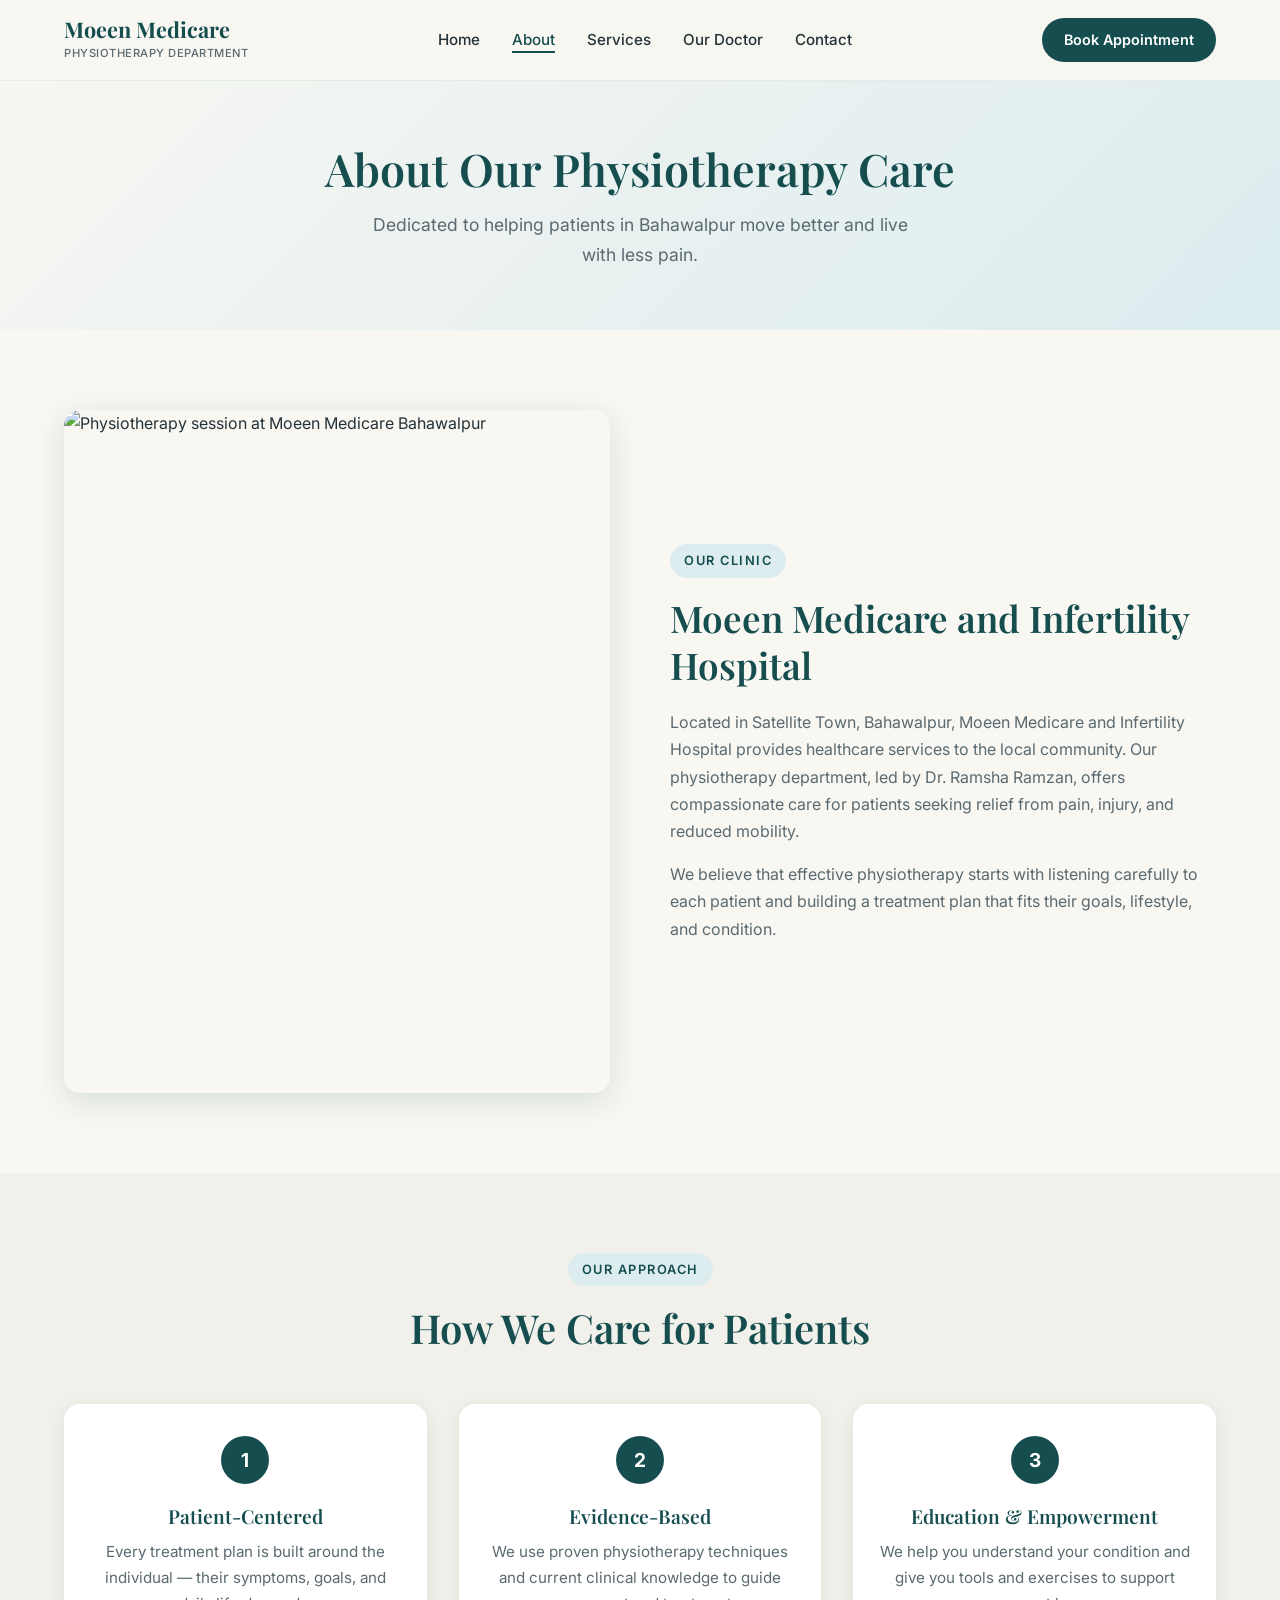
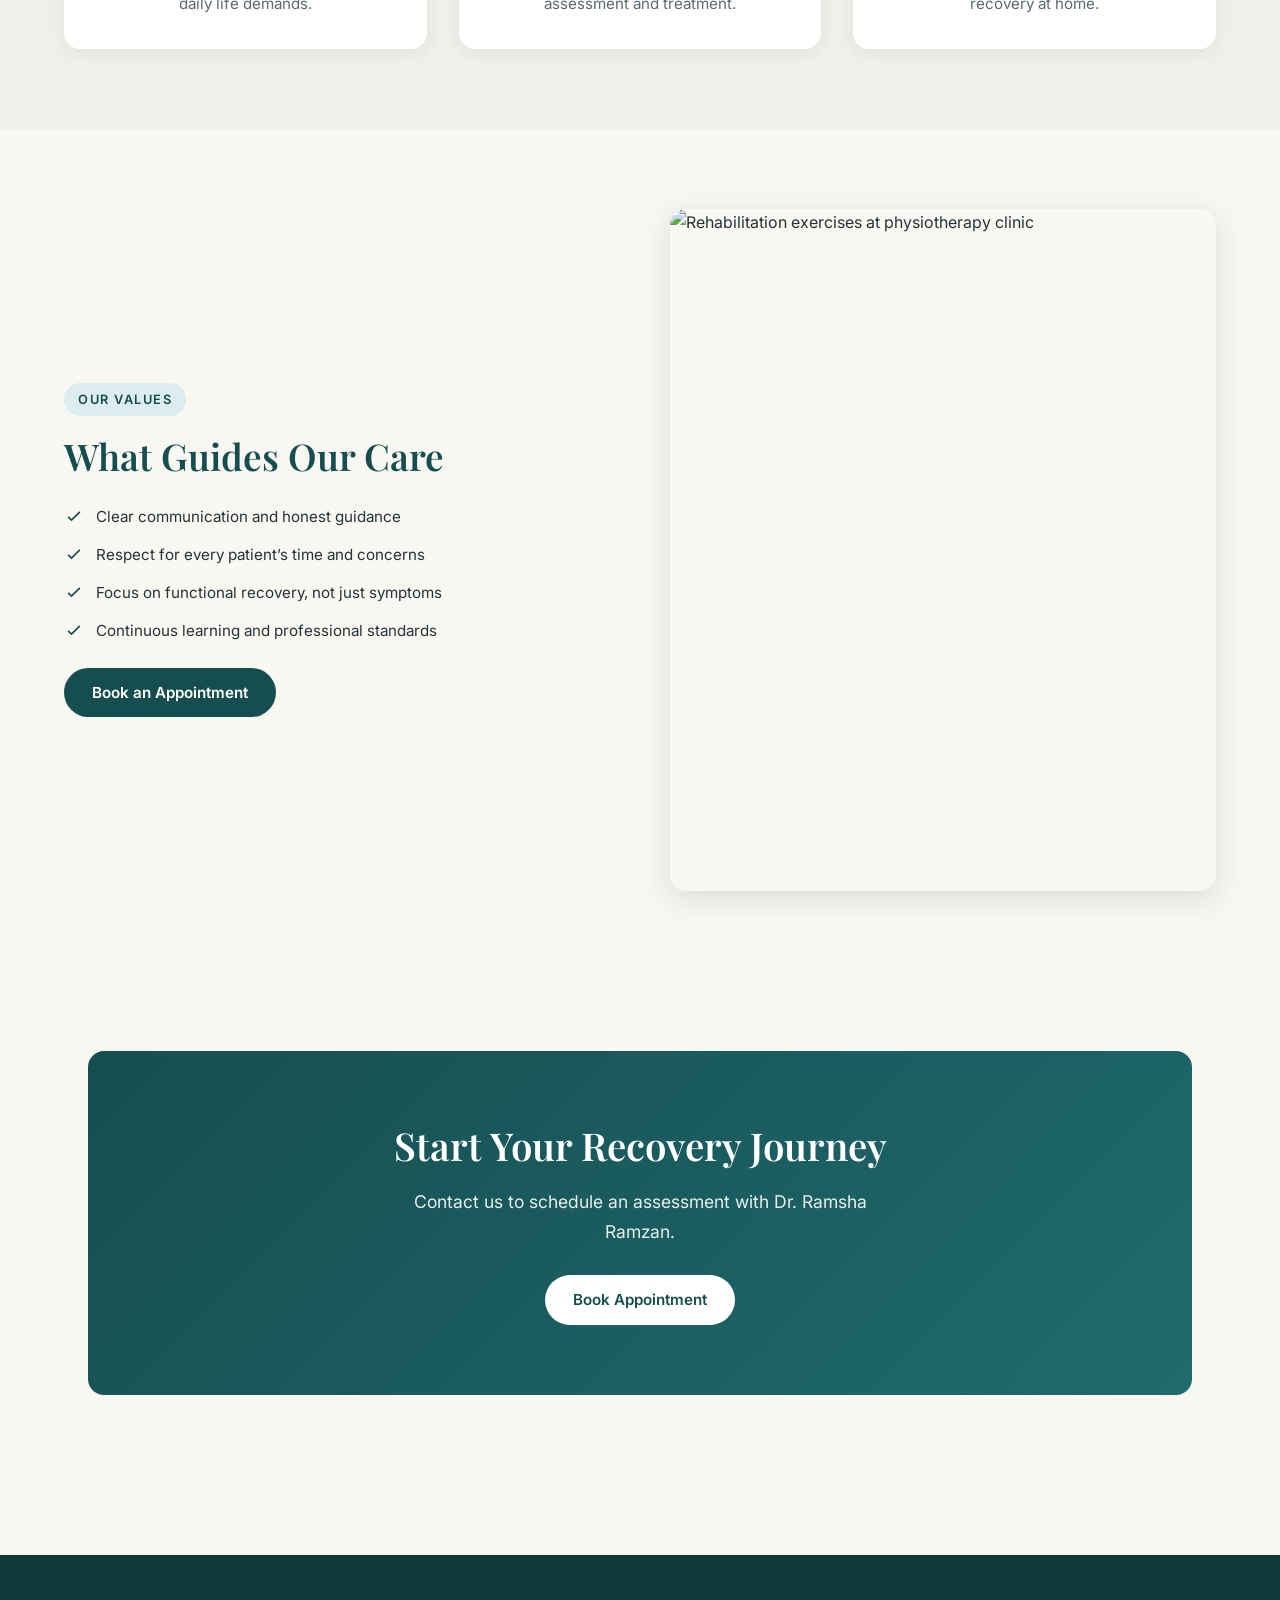
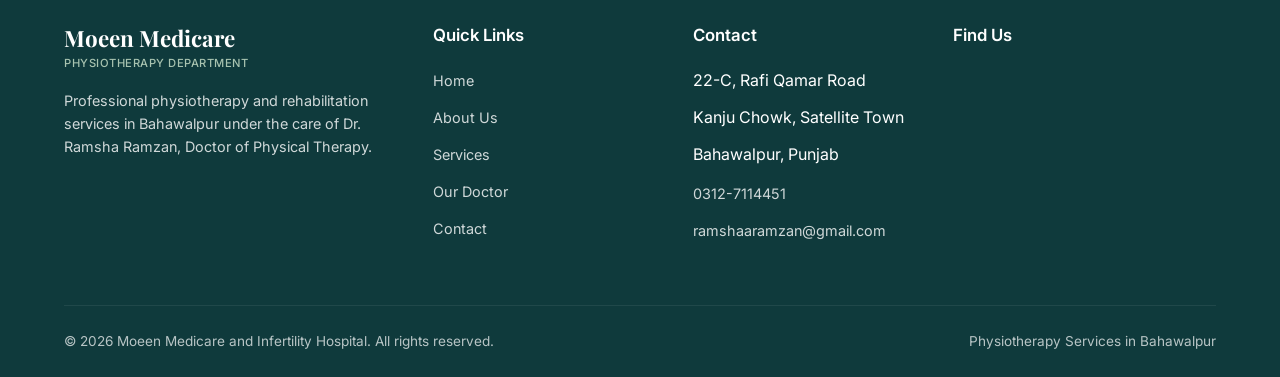
==== commit 31aeb3f9: "Refresh the non-doctor site photography to physiotherapy-focused imagery while keeping the doctor ph" ====
--- a/about.html
+++ b/about.html
@@ -4,6 +4,7 @@
   <meta charset="UTF-8">
   <meta name="viewport" content="width=device-width, initial-scale=1.0">
   <title>About Us | Physiotherapy Bahawalpur | Moeen Medicare Hospital</title>
+  <link rel="icon" type="image/png" href="mg\TabLogo.png">
   <meta name="description" content="Learn about the physiotherapy department at Moeen Medicare and Infertility Hospital in Bahawalpur. Patient-centered care by Dr. Ramsha Ramzan, DPT.">
   <link rel="preconnect" href="https://fonts.googleapis.com">
   <link rel="preconnect" href="https://fonts.gstatic.com" crossorigin>
@@ -51,12 +52,12 @@
     <div class="container">
       <div class="about-grid">
         <div class="about-image fade-up">
-          <img src="https://images.unsplash.com/photo-1576091160550-2173dba999ef?w=700&q=80" alt="Physiotherapy session at Moeen Medicare Bahawalpur">
+          <img src="https://images.unsplash.com/photo-1576091160550-2173dba999ef?auto=format&fit=crop&w=900&q=80" alt="Physiotherapy session at Moeen Medicare Bahawalpur">
         </div>
         <div class="about-content fade-up">
           <span class="section-label">Our Clinic</span>
           <h2>Moeen Medicare and Infertility Hospital</h2>
-          <p>Located in Satellite Town, Bahawalpur, Moeen Medicare and Infertility Hospital provides healthcare services to the local community. Our physiotherapy department, led by Dr. Ramsha Ramzan, focuses on rehabilitation, pain management, and restoring physical function.</p>
+          <p>Located in Satellite Town, Bahawalpur, Moeen Medicare and Infertility Hospital provides healthcare services to the local community. Our physiotherapy department, led by Dr. Ramsha Ramzan, offers compassionate care for patients seeking relief from pain, injury, and reduced mobility.</p>
           <p>We believe that effective physiotherapy starts with listening carefully to each patient and building a treatment plan that fits their goals, lifestyle, and condition.</p>
         </div>
       </div>
@@ -116,7 +117,7 @@
           <a href="contact.html" class="btn btn-primary">Book an Appointment</a>
         </div>
         <div class="about-image fade-up">
-          <img src="https://images.unsplash.com/photo-1571019614242-c5c5dee9f50b?w=700&q=80" alt="Rehabilitation exercises at physiotherapy clinic">
+          <img src="https://images.unsplash.com/photo-1584515933487-779824d29309?auto=format&fit=crop&w=900&q=80" alt="Rehabilitation exercises at physiotherapy clinic">
         </div>
       </div>
     </div>
@@ -165,7 +166,7 @@
         <div>
           <h4>Find Us</h4>
           <div class="footer-map">
-            <iframe src="https://maps.google.com/maps?q=22-C+Rafi+Qamar+Road+Kanju+Chowk+Satellite+Town+Bahawalpur&hl=en&z=16&output=embed" loading="lazy" title="Clinic location map"></iframe>
+            <iframe src="https://www.google.com/maps/embed?pb=!1m18!1m12!1m3!1d3476.2700420853034!2d71.7085201!3d29.3916554!2m3!1f0!2f0!3f0!3m2!1i1024!2i768!4f13.1!3m3!1m2!1s0x393b90f0b9e1a4e1%3A0x2c915ee3a1f2fc73!2sMoeen%20Medicare!5e0!3m2!1sen!2s!4v1790643837540!5m2!1sen!2s" width="600" height="450" style="border:0;" allowfullscreen="" loading="lazy" referrerpolicy="strict-origin-when-cross-origin"></iframe>
           </div>
         </div>
       </div>
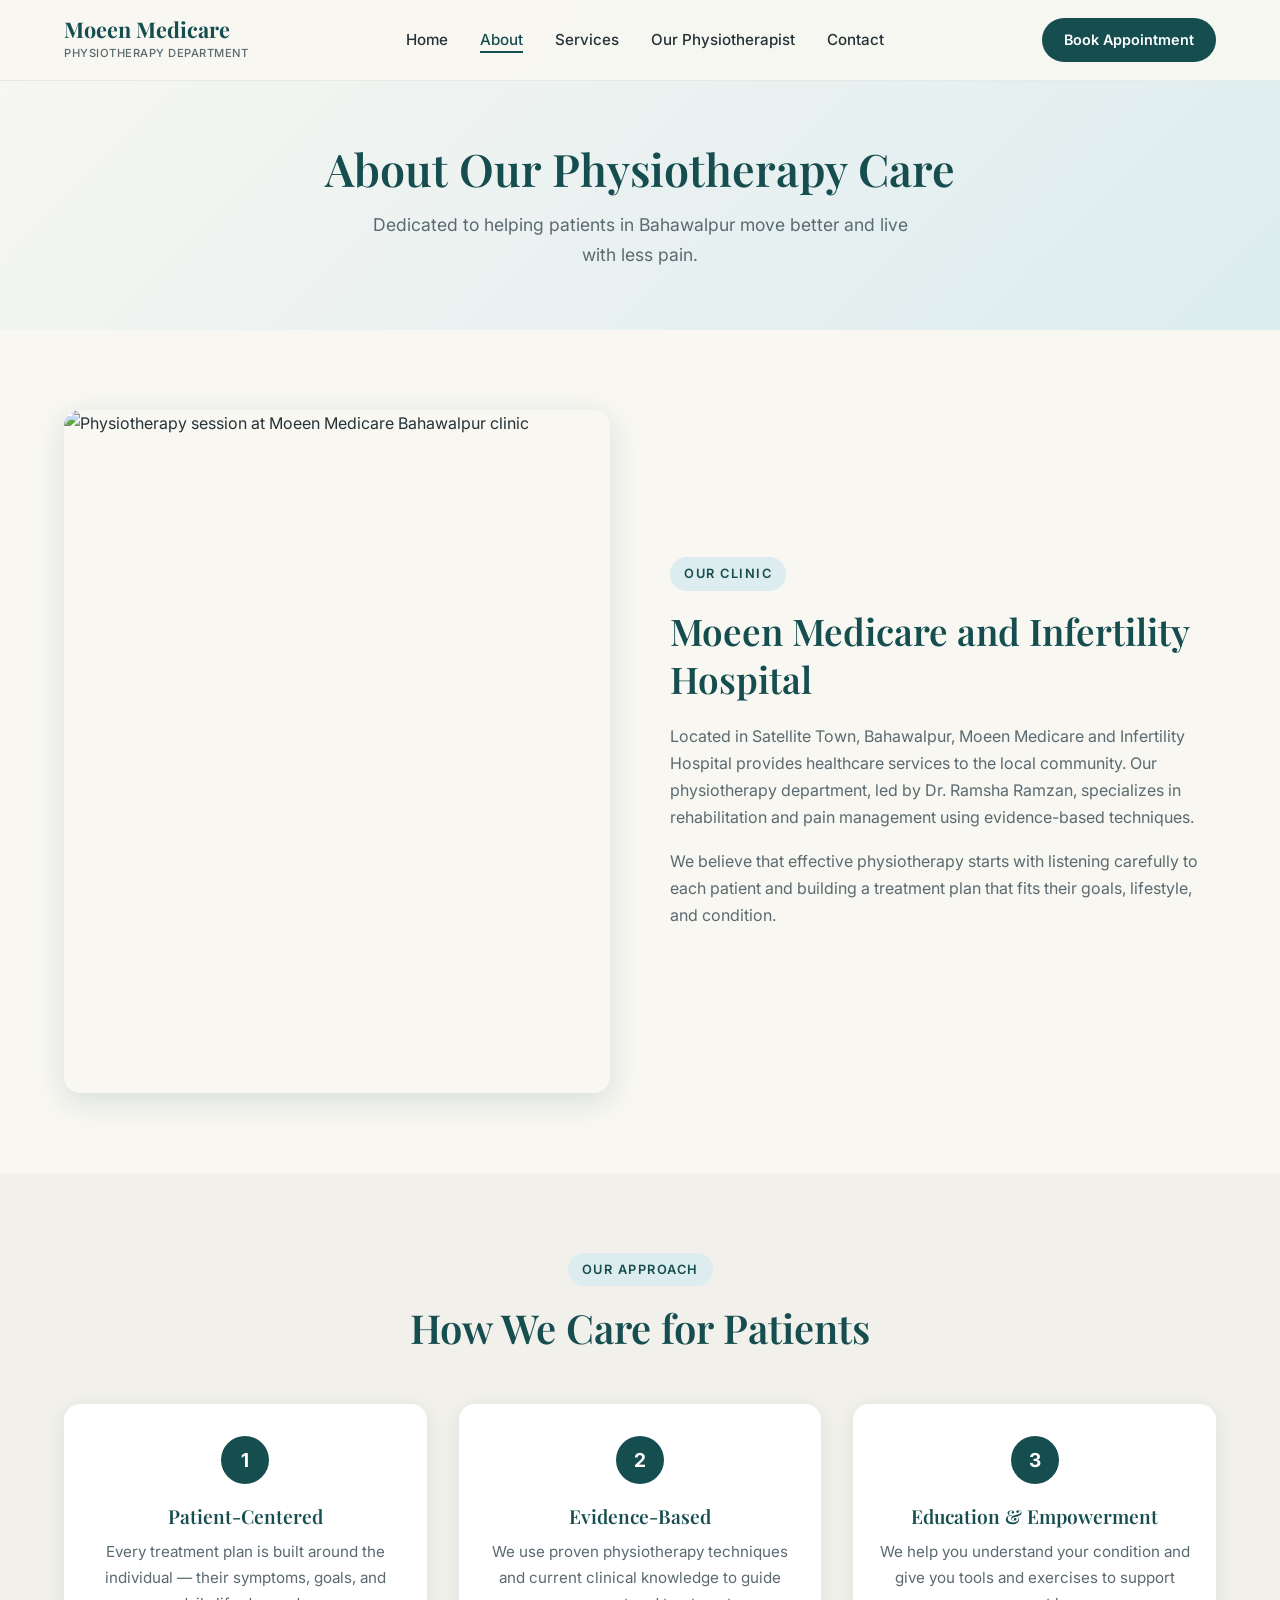
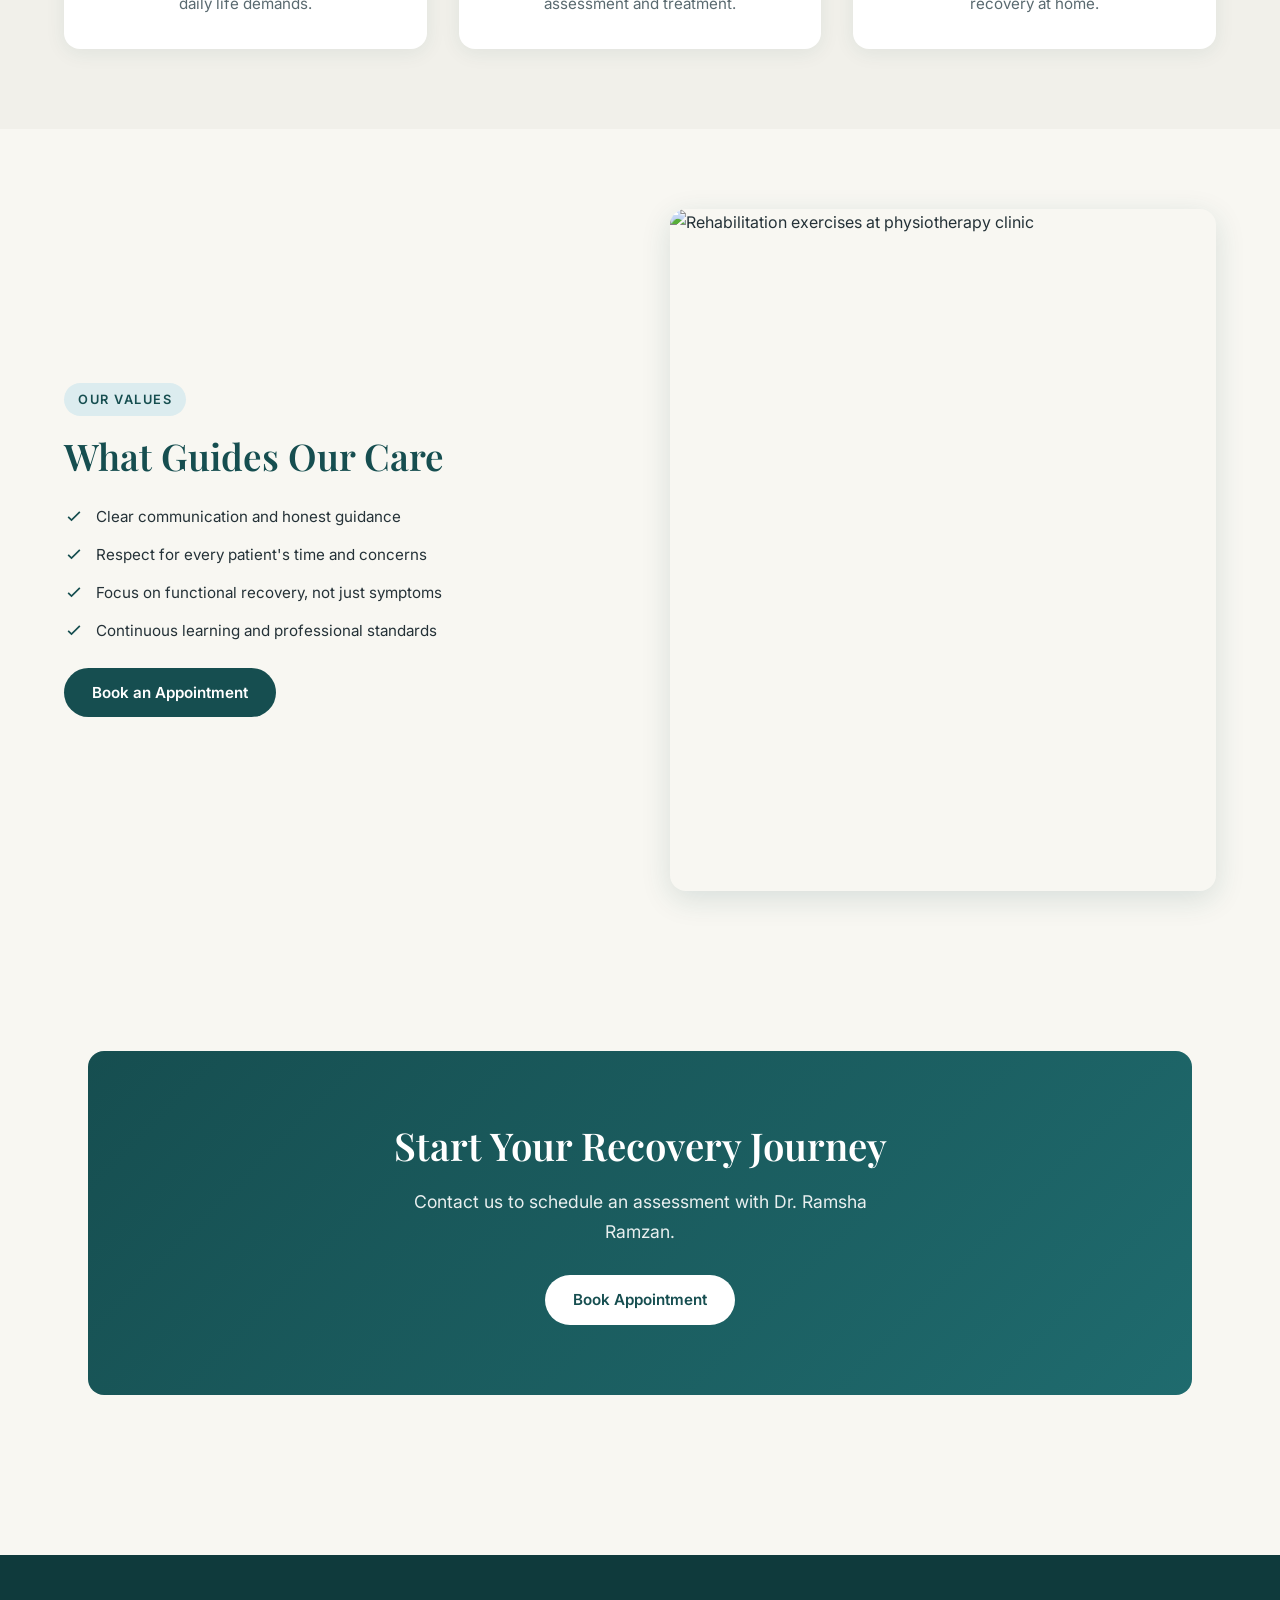
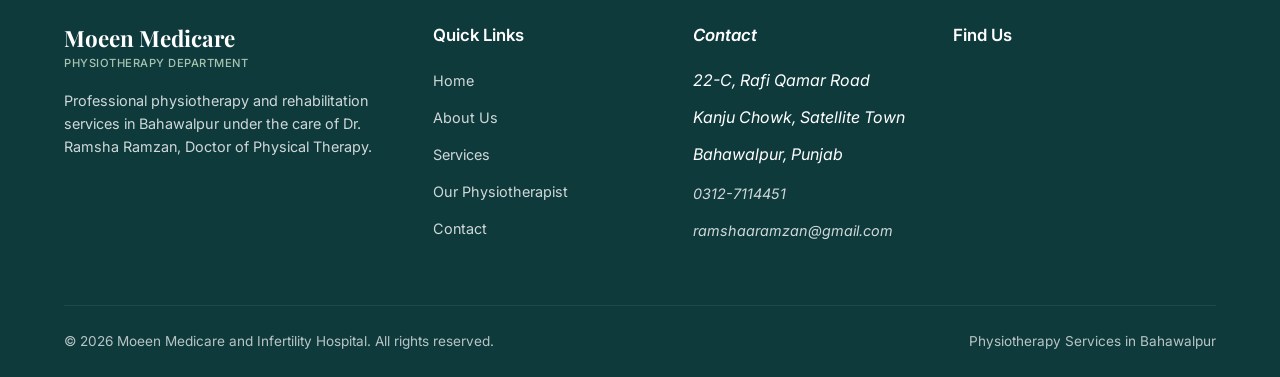
==== commit 10d66c88: "Improve SEO metadata, heading hierarchy, and accessibility structure" ====
--- a/about.html
+++ b/about.html
@@ -3,9 +3,15 @@
 <head>
   <meta charset="UTF-8">
   <meta name="viewport" content="width=device-width, initial-scale=1.0">
-  <title>About Us | Physiotherapy Bahawalpur | Moeen Medicare Hospital</title>
-  <link rel="icon" type="image/png" href="mg\TabLogo.png">
-  <meta name="description" content="Learn about the physiotherapy department at Moeen Medicare and Infertility Hospital in Bahawalpur. Patient-centered care by Dr. Ramsha Ramzan, DPT.">
+  <meta name="description" content="Learn about Moeen Medicare's physiotherapy department and patient-centered approach. Led by Dr. Ramsha Ramzan, DPT, in Bahawalpur.">
+  <meta name="keywords" content="about physiotherapy, patient care, rehabilitation approach, Dr. Ramsha Ramzan, Moeen Medicare Bahawalpur">
+  <meta name="robots" content="index, follow">
+  <meta property="og:title" content="About Our Physiotherapy Department | Moeen Medicare Bahawalpur">
+  <meta property="og:description" content="Discover our patient-centered approach to physiotherapy and rehabilitation. Professional care led by Dr. Ramsha Ramzan.">
+  <meta property="og:type" content="website">
+  <title>About Our Physiotherapy Department | Moeen Medicare Bahawalpur</title>
+  <link rel="canonical" href="https://moeenmedicare.com/about.html">
+  <link rel="icon" type="image/png" href="mg/TabLogo.png">
   <link rel="preconnect" href="https://fonts.googleapis.com">
   <link rel="preconnect" href="https://fonts.gstatic.com" crossorigin>
   <link href="https://fonts.googleapis.com/css2?family=Inter:wght@400;500;600;700&family=Playfair+Display:wght@600;700&display=swap" rel="stylesheet">
@@ -13,9 +19,9 @@
 </head>
 <body>
 
-  <nav class="navbar">
+  <nav class="navbar" role="navigation" aria-label="Main Navigation">
     <div class="container nav-inner">
-      <a href="index.html" class="logo">
+      <a href="index.html" class="logo" aria-label="Moeen Medicare Home">
         <span class="logo-name">Moeen Medicare</span>
         <span class="logo-tag">Physiotherapy Department</span>
       </a>
@@ -23,117 +29,119 @@
         <li><a href="index.html">Home</a></li>
         <li><a href="about.html" class="active">About</a></li>
         <li><a href="services.html">Services</a></li>
-        <li><a href="team.html">Our Doctor</a></li>
+        <li><a href="team.html">Our Physiotherapist</a></li>
         <li><a href="contact.html">Contact</a></li>
       </ul>
       <a href="contact.html" class="btn btn-primary btn-sm">Book Appointment</a>
-      <button class="mobile-toggle" aria-label="Open menu"><span></span><span></span><span></span></button>
+      <button class="mobile-toggle" aria-label="Open navigation menu"><span></span><span></span><span></span></button>
     </div>
   </nav>
 
-  <div class="mobile-overlay"></div>
-  <div class="mobile-menu">
+  <div class="mobile-overlay" role="presentation"></div>
+  <div class="mobile-menu" role="navigation" aria-label="Mobile Navigation">
     <a href="index.html">Home</a>
     <a href="about.html">About</a>
     <a href="services.html">Services</a>
-    <a href="team.html">Our Doctor</a>
+    <a href="team.html">Our Physiotherapist</a>
     <a href="contact.html">Contact</a>
     <a href="contact.html" class="btn btn-primary" style="margin-top:24px;text-align:center;">Book Appointment</a>
   </div>
 
-  <section class="page-hero">
-    <div class="container fade-up">
-      <h1>About Our Physiotherapy Care</h1>
-      <p>Dedicated to helping patients in Bahawalpur move better and live with less pain.</p>
-    </div>
-  </section>
+  <main>
+    <section class="page-hero" aria-labelledby="page-title">
+      <div class="container fade-up">
+        <h1 id="page-title">About Our Physiotherapy Care</h1>
+        <p>Dedicated to helping patients in Bahawalpur move better and live with less pain.</p>
+      </div>
+    </section>
 
-  <section>
-    <div class="container">
-      <div class="about-grid">
-        <div class="about-image fade-up">
-          <img src="https://images.unsplash.com/photo-1576091160550-2173dba999ef?auto=format&fit=crop&w=900&q=80" alt="Physiotherapy session at Moeen Medicare Bahawalpur">
-        </div>
-        <div class="about-content fade-up">
-          <span class="section-label">Our Clinic</span>
-          <h2>Moeen Medicare and Infertility Hospital</h2>
-          <p>Located in Satellite Town, Bahawalpur, Moeen Medicare and Infertility Hospital provides healthcare services to the local community. Our physiotherapy department, led by Dr. Ramsha Ramzan, offers compassionate care for patients seeking relief from pain, injury, and reduced mobility.</p>
-          <p>We believe that effective physiotherapy starts with listening carefully to each patient and building a treatment plan that fits their goals, lifestyle, and condition.</p>
+    <section aria-labelledby="clinic-heading">
+      <div class="container">
+        <div class="about-grid">
+          <div class="about-image fade-up">
+            <img src="https://images.unsplash.com/photo-1576091160550-2173dba999ef?auto=format&fit=crop&w=900&q=80" alt="Physiotherapy session at Moeen Medicare Bahawalpur clinic">
+          </div>
+          <div class="about-content fade-up">
+            <span class="section-label">Our Clinic</span>
+            <h2 id="clinic-heading">Moeen Medicare and Infertility Hospital</h2>
+            <p>Located in Satellite Town, Bahawalpur, Moeen Medicare and Infertility Hospital provides healthcare services to the local community. Our physiotherapy department, led by Dr. Ramsha Ramzan, specializes in rehabilitation and pain management using evidence-based techniques.</p>
+            <p>We believe that effective physiotherapy starts with listening carefully to each patient and building a treatment plan that fits their goals, lifestyle, and condition.</p>
+          </div>
         </div>
       </div>
-    </div>
-  </section>
+    </section>
 
-  <section style="background: var(--bg-alt);">
-    <div class="container">
-      <div class="section-header fade-up">
-        <span class="section-label">Our Approach</span>
-        <h2>How We Care for Patients</h2>
-      </div>
-      <div class="process-grid">
-        <div class="process-step fade-up">
-          <div class="process-num">1</div>
-          <h3>Patient-Centered</h3>
-          <p>Every treatment plan is built around the individual — their symptoms, goals, and daily life demands.</p>
+    <section style="background: var(--bg-alt);" aria-labelledby="approach-heading">
+      <div class="container">
+        <div class="section-header fade-up">
+          <span class="section-label">Our Approach</span>
+          <h2 id="approach-heading">How We Care for Patients</h2>
         </div>
-        <div class="process-step fade-up">
-          <div class="process-num">2</div>
-          <h3>Evidence-Based</h3>
-          <p>We use proven physiotherapy techniques and current clinical knowledge to guide assessment and treatment.</p>
-        </div>
-        <div class="process-step fade-up">
-          <div class="process-num">3</div>
-          <h3>Education & Empowerment</h3>
-          <p>We help you understand your condition and give you tools and exercises to support recovery at home.</p>
+        <div class="process-grid">
+          <div class="process-step fade-up">
+            <div class="process-num" aria-hidden="true">1</div>
+            <h3>Patient-Centered</h3>
+            <p>Every treatment plan is built around the individual — their symptoms, goals, and daily life demands.</p>
+          </div>
+          <div class="process-step fade-up">
+            <div class="process-num" aria-hidden="true">2</div>
+            <h3>Evidence-Based</h3>
+            <p>We use proven physiotherapy techniques and current clinical knowledge to guide assessment and treatment.</p>
+          </div>
+          <div class="process-step fade-up">
+            <div class="process-num" aria-hidden="true">3</div>
+            <h3>Education & Empowerment</h3>
+            <p>We help you understand your condition and give you tools and exercises to support recovery at home.</p>
+          </div>
         </div>
       </div>
-    </div>
-  </section>
+    </section>
 
-  <section>
-    <div class="container">
-      <div class="about-grid">
-        <div class="about-content fade-up">
-          <span class="section-label">Our Values</span>
-          <h2>What Guides Our Care</h2>
-          <ul class="values-list">
-            <li>
-              <svg fill="none" stroke="currentColor" stroke-width="2" viewBox="0 0 24 24"><path d="M5 13l4 4L19 7"/></svg>
-              Clear communication and honest guidance
-            </li>
-            <li>
-              <svg fill="none" stroke="currentColor" stroke-width="2" viewBox="0 0 24 24"><path d="M5 13l4 4L19 7"/></svg>
-              Respect for every patient’s time and concerns
-            </li>
-            <li>
-              <svg fill="none" stroke="currentColor" stroke-width="2" viewBox="0 0 24 24"><path d="M5 13l4 4L19 7"/></svg>
-              Focus on functional recovery, not just symptoms
-            </li>
-            <li>
-              <svg fill="none" stroke="currentColor" stroke-width="2" viewBox="0 0 24 24"><path d="M5 13l4 4L19 7"/></svg>
-              Continuous learning and professional standards
-            </li>
-          </ul>
-          <a href="contact.html" class="btn btn-primary">Book an Appointment</a>
-        </div>
-        <div class="about-image fade-up">
-          <img src="https://images.unsplash.com/photo-1584515933487-779824d29309?auto=format&fit=crop&w=900&q=80" alt="Rehabilitation exercises at physiotherapy clinic">
+    <section aria-labelledby="values-heading">
+      <div class="container">
+        <div class="about-grid">
+          <div class="about-content fade-up">
+            <span class="section-label">Our Values</span>
+            <h2 id="values-heading">What Guides Our Care</h2>
+            <ul class="values-list">
+              <li>
+                <svg fill="none" stroke="currentColor" stroke-width="2" viewBox="0 0 24 24" aria-hidden="true"><path d="M5 13l4 4L19 7"/></svg>
+                Clear communication and honest guidance
+              </li>
+              <li>
+                <svg fill="none" stroke="currentColor" stroke-width="2" viewBox="0 0 24 24" aria-hidden="true"><path d="M5 13l4 4L19 7"/></svg>
+                Respect for every patient's time and concerns
+              </li>
+              <li>
+                <svg fill="none" stroke="currentColor" stroke-width="2" viewBox="0 0 24 24" aria-hidden="true"><path d="M5 13l4 4L19 7"/></svg>
+                Focus on functional recovery, not just symptoms
+              </li>
+              <li>
+                <svg fill="none" stroke="currentColor" stroke-width="2" viewBox="0 0 24 24" aria-hidden="true"><path d="M5 13l4 4L19 7"/></svg>
+                Continuous learning and professional standards
+              </li>
+            </ul>
+            <a href="contact.html" class="btn btn-primary">Book an Appointment</a>
+          </div>
+          <div class="about-image fade-up">
+            <img src="https://images.unsplash.com/photo-1584515933487-779824d29309?auto=format&fit=crop&w=900&q=80" alt="Rehabilitation exercises at physiotherapy clinic">
+          </div>
         </div>
       </div>
-    </div>
-  </section>
+    </section>
 
-  <section>
-    <div class="container">
-      <div class="cta-banner fade-up">
-        <h2>Start Your Recovery Journey</h2>
-        <p>Contact us to schedule an assessment with Dr. Ramsha Ramzan.</p>
-        <a href="contact.html" class="btn btn-white">Book Appointment</a>
+    <section>
+      <div class="container">
+        <div class="cta-banner fade-up">
+          <h2>Start Your Recovery Journey</h2>
+          <p>Contact us to schedule an assessment with Dr. Ramsha Ramzan.</p>
+          <a href="contact.html" class="btn btn-white">Book Appointment</a>
+        </div>
       </div>
-    </div>
-  </section>
+    </section>
+  </main>
 
-  <footer class="footer">
+  <footer class="footer" role="contentinfo">
     <div class="container">
       <div class="footer-grid">
         <div class="footer-brand">
@@ -143,30 +151,30 @@
           </div>
           <p>Professional physiotherapy and rehabilitation services in Bahawalpur under the care of Dr. Ramsha Ramzan, Doctor of Physical Therapy.</p>
         </div>
-        <div>
+        <nav>
           <h4>Quick Links</h4>
           <ul class="footer-links">
             <li><a href="index.html">Home</a></li>
             <li><a href="about.html">About Us</a></li>
             <li><a href="services.html">Services</a></li>
-            <li><a href="team.html">Our Doctor</a></li>
+            <li><a href="team.html">Our Physiotherapist</a></li>
             <li><a href="contact.html">Contact</a></li>
           </ul>
-        </div>
-        <div>
+        </nav>
+        <address>
           <h4>Contact</h4>
           <ul class="footer-links">
             <li>22-C, Rafi Qamar Road</li>
             <li>Kanju Chowk, Satellite Town</li>
             <li>Bahawalpur, Punjab</li>
-            <li style="margin-top:12px;"><a href="tel:03127114451">0312-7114451</a></li>
+            <li style="margin-top:12px;"><a href="tel:+923127114451">0312-7114451</a></li>
             <li><a href="mailto:ramshaaramzan@gmail.com">ramshaaramzan@gmail.com</a></li>
           </ul>
-        </div>
+        </address>
         <div>
           <h4>Find Us</h4>
           <div class="footer-map">
-            <iframe src="https://www.google.com/maps/embed?pb=!1m18!1m12!1m3!1d3476.2700420853034!2d71.7085201!3d29.3916554!2m3!1f0!2f0!3f0!3m2!1i1024!2i768!4f13.1!3m3!1m2!1s0x393b90f0b9e1a4e1%3A0x2c915ee3a1f2fc73!2sMoeen%20Medicare!5e0!3m2!1sen!2s!4v1790643837540!5m2!1sen!2s" width="600" height="450" style="border:0;" allowfullscreen="" loading="lazy" referrerpolicy="strict-origin-when-cross-origin"></iframe>
+            <iframe title="Moeen Medicare Location on Google Maps" src="https://www.google.com/maps/embed?pb=!1m18!1m12!1m3!1d3476.2700420853034!2d71.7085201!3d29.3916554!2m3!1f0!2f0!3f0!3m2!1i1024!2i768!4f13.1!3m3!1m2!1s0x393b90f0b9e1a4e1%3A0x2c" width="100%" height="100%" style="border:0;" allowfullscreen="" loading="lazy" referrerpolicy="no-referrer-when-downgrade"></iframe>
           </div>
         </div>
       </div>
@@ -178,6 +186,6 @@
   </footer>
 
   <a href="contact.html" class="mobile-cta">Book Appointment</a>
-  <script src="js/main.js"></script>
+  <script src="js/main.js" defer></script>
 </body>
-</html>
+</html>
--- a/css/styles.css
+++ b/css/styles.css
@@ -362,6 +362,10 @@
   padding: 80px 0;
 }
 
+section[style*="padding-top:0"] {
+  padding-top: 0;
+}
+
 .section-header {
   text-align: center;
   max-width: 640px;
@@ -434,6 +438,20 @@
 
 .service-card .btn {
   width: 100%;
+}
+
+/* Service card with inline styles */
+.service-card[style*="padding:28px"] {
+  padding: 28px;
+}
+
+.service-card[style*="padding:28px"] h3 {
+  margin-bottom: 10px;
+}
+
+.service-card[style*="padding:28px"] p {
+  color: var(--text-light);
+  font-size: 0.95rem;
 }
 
 /* ========== PROCESS ========== */
@@ -973,6 +991,83 @@
   margin-bottom: 16px;
 }
 
+/* ========== INLINE STYLE FIXES ========== */
+[style*="text-align:center"] {
+  text-align: center;
+}
+
+[style*="margin-top:40px"] {
+  margin-top: 40px;
+}
+
+[style*="margin-top:20px"] {
+  margin-top: 20px;
+}
+
+[style*="margin-top:12px"] {
+  margin-top: 12px;
+}
+
+[style*="margin-bottom:10px"] {
+  margin-bottom: 10px;
+}
+
+[style*="font-weight:600"] {
+  font-weight: 600;
+}
+
+[style*="color:var(--primary)"] {
+  color: var(--primary);
+}
+
+[style*="margin-bottom:16px"] {
+  margin-bottom: 16px;
+}
+
+[style*="width:100%"] {
+  width: 100%;
+}
+
+[style*="background: var(--bg-alt)"] {
+  background: var(--bg-alt);
+}
+
+[style*="opacity:0.8"] {
+  opacity: 0.8;
+}
+
+[style*="padding:14px"] {
+  padding: 14px;
+}
+
+[style*="padding:20px"] {
+  padding: 20px;
+}
+
+[style*="margin-top:24px"] {
+  margin-top: 24px;
+}
+
+[style*="border-radius:var(--radius)"] {
+  border-radius: var(--radius);
+}
+
+[style*="overflow:hidden"] {
+  overflow: hidden;
+}
+
+[style*="box-shadow:var(--shadow)"] {
+  box-shadow: var(--shadow);
+}
+
+[style*="height:400px"] {
+  height: 400px;
+}
+
+[style*="font-size:1.2rem"] {
+  font-size: 1.2rem;
+}
+
 /* ========== STICKY MOBILE CTA ========== */
 .mobile-cta {
   display: none;
@@ -1002,30 +1097,16 @@
 }
 
 /* ========== RESPONSIVE ========== */
-@media (max-width: 992px) {
+@media (max-width: 768px) {
   .hero-grid,
   .about-grid,
-  .contact-grid,
   .team-profile,
-  .service-detail-grid {
-    grid-template-columns: 1fr;
-    gap: 40px;
-  }
-
+  .service-detail-grid,
   .process-grid {
     grid-template-columns: 1fr;
-  }
-
-  .footer-grid {
-    grid-template-columns: 1fr 1fr;
-  }
-
-  .hero-image {
-    order: -1;
-  }
-}
-
-@media (max-width: 768px) {
+    gap: 32px;
+  }
+
   .nav-links {
     display: none;
   }
@@ -1034,36 +1115,24 @@
     display: block;
   }
 
-  .nav-inner .btn {
-    display: none;
-  }
-
-  .hero {
-    padding: 120px 0 60px;
-  }
-
-  .hero-btns {
-    flex-direction: column;
-  }
-
-  .hero-btns .btn {
-    width: 100%;
+  .mobile-cta {
+    display: block;
+  }
+
+  .contact-grid {
+    grid-template-columns: 1fr;
+  }
+
+  .footer-grid {
+    grid-template-columns: 1fr;
   }
 
   .form-row {
     grid-template-columns: 1fr;
   }
 
-  .footer-grid {
-    grid-template-columns: 1fr;
-  }
-
-  .mobile-cta {
-    display: block;
-  }
-
-  body {
-    padding-bottom: 60px;
+  section {
+    padding: 60px 0;
   }
 
   .cta-banner {
@@ -1072,11 +1141,23 @@
 }
 
 @media (max-width: 480px) {
-  .container {
-    padding: 0 16px;
-  }
-
-  section {
-    padding: 60px 0;
-  }
-}
+  .hero-content h1 {
+    font-size: 1.8rem;
+  }
+
+  .page-hero h1 {
+    font-size: 1.6rem;
+  }
+
+  .section-header h2 {
+    font-size: 1.5rem;
+  }
+
+  .cta-banner {
+    padding: 50px 20px;
+  }
+
+  .services-grid {
+    grid-template-columns: 1fr;
+  }
+}
